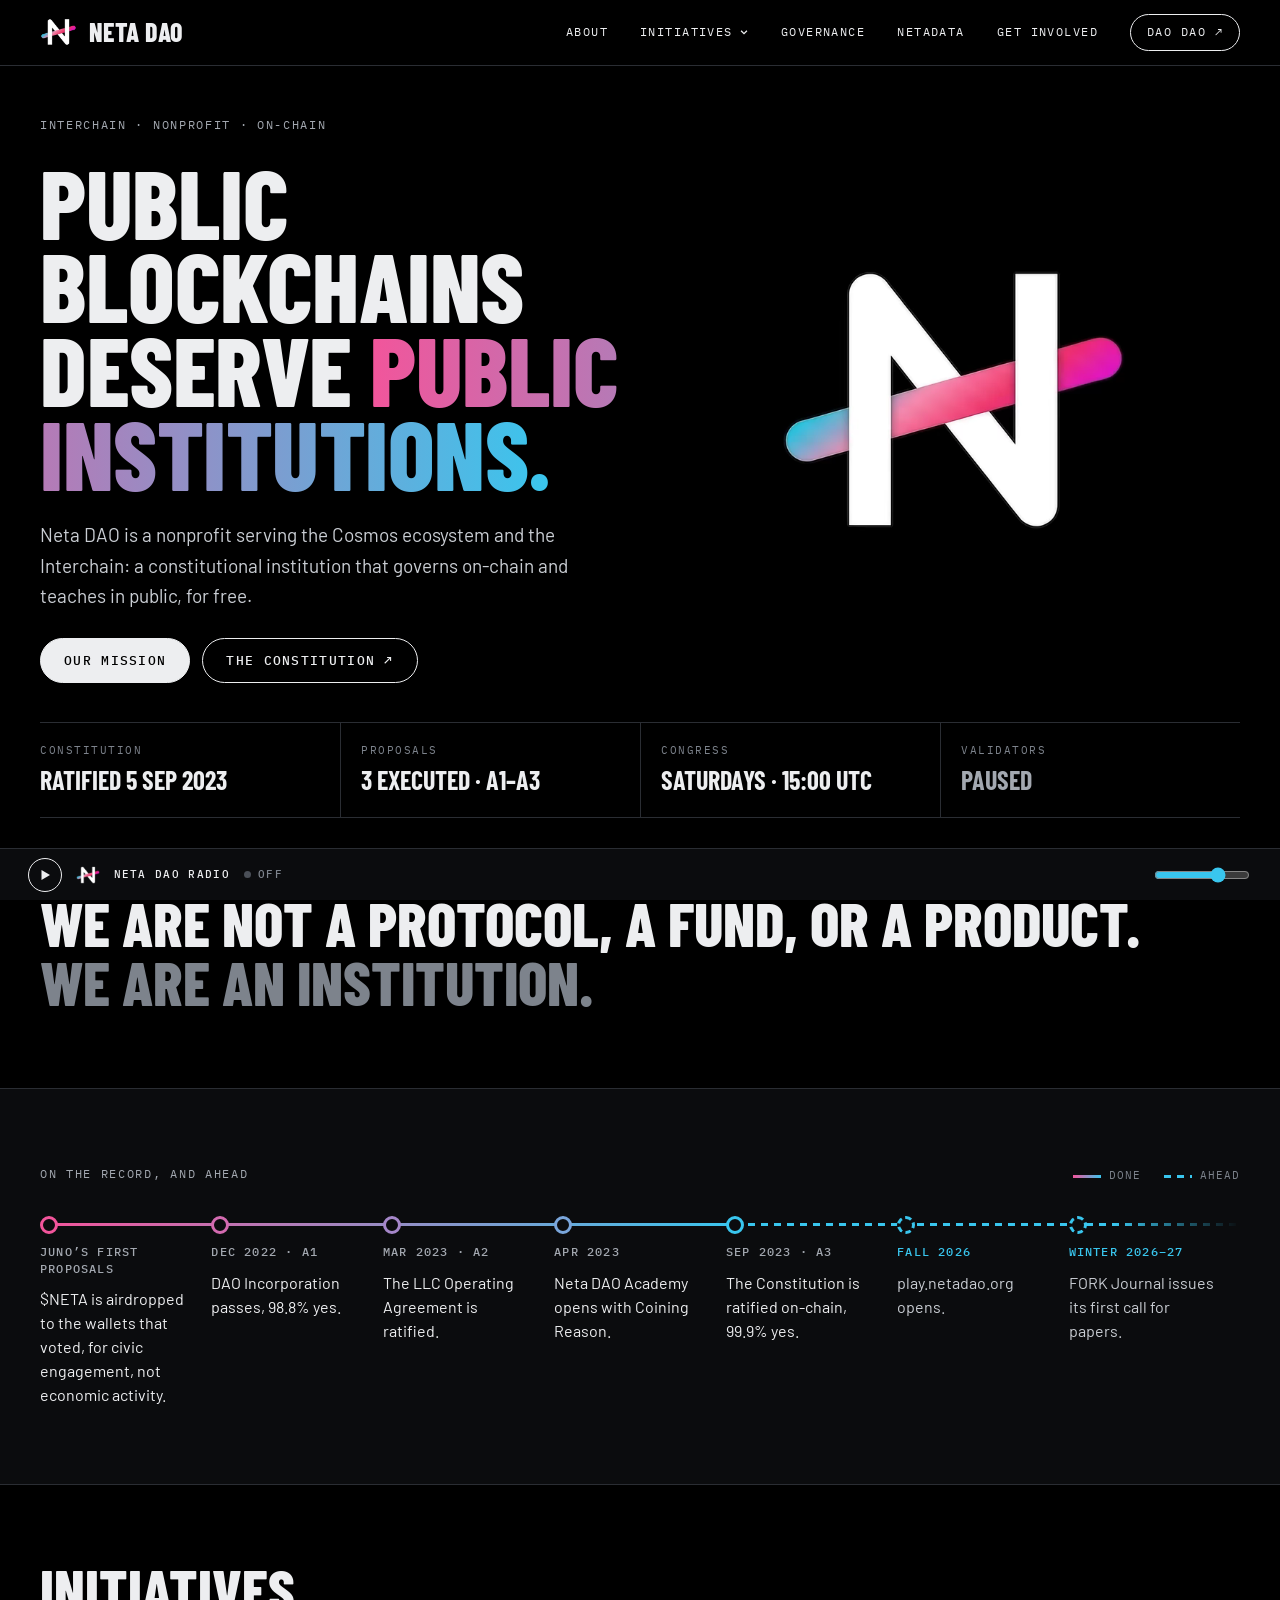
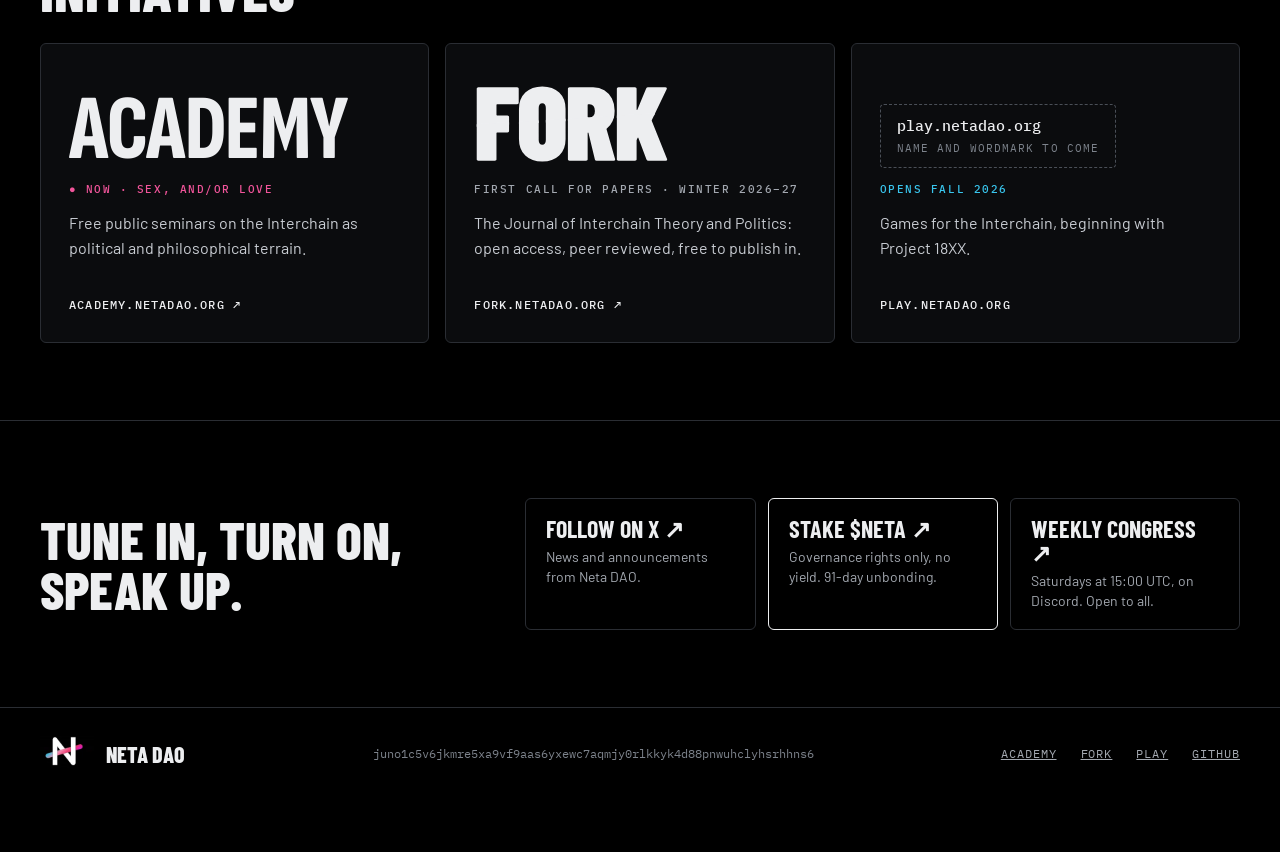
==== index.html @ 5697190b "Initiatives menu in the header; the radio bar drops its track line The header gains Initiatives, a s" ====
<!DOCTYPE html>
<html lang="en">
<head>
  <meta charset="UTF-8" />
  <meta name="viewport" content="width=device-width, initial-scale=1.0" />
  <title>Neta DAO — A Public Institution for the Interchain</title>
  <meta name="description" content="Public blockchains deserve public institutions. Neta DAO is a nonprofit serving the Cosmos ecosystem and the Interchain: it governs on-chain and teaches in public, for free." />
  <meta name="theme-color" content="#000000" />
  <link rel="stylesheet" href="css/night.css?v=2" />
  <link rel="preload" as="image" href="images/neta-mark-poster.webp" />
  <script src="/radio/radio.js" defer></script>
</head>
<body>
<a class="ns-skip" href="#main">Skip to content</a>
<header class="ns-header">
  <div class="ns-wrap ns-header__inner">
    <a class="ns-brand" href="/"><img src="images/neta-mark-night.png" alt="" width="251" height="192"><span>Neta DAO</span></a>
    <nav class="ns-nav" aria-label="Main"><a href="about.html">About</a><div class="ns-menu" data-ns-menu><button class="ns-menu__toggle" type="button" aria-expanded="false" aria-controls="ns-initiatives">Initiatives<svg viewBox="0 0 12 12" aria-hidden="true"><path d="M2.5 4.5 6 8l3.5-3.5"/></svg></button><ul class="ns-menu__list" id="ns-initiatives"><li><a href="https://academy.netadao.org"><b>Academy</b><span>Free public seminars</span></a></li><li><a href="https://fork.netadao.org"><b>Fork</b><span>The journal</span></a></li><li><span class="ns-menu__soon" aria-disabled="true"><b>Play</b><span>Opens Fall 2026</span></span></li></ul></div><a href="governance.html">Governance</a><a href="netadata.html">NetaDATA</a><a href="getinvolved.html">Get involved</a><a class="ns-pill" href="https://daodao.zone/dao/juno1c5v6jkmre5xa9vf9aas6yxewc7aqmjy0rlkkyk4d88pnwuhclyhsrhhns6" target="_blank" rel="noopener">DAO DAO ↗</a></nav>
  </div>
</header>
<main id="main">
  <section class="ns-wrap ns-hero" aria-labelledby="hero">
    <div class="ns-hero__copy">
      <p class="ns-kicker">Interchain · Nonprofit · On-chain</p>
      <h1 class="ns-h1" id="hero">Public blockchains deserve <span class="ns-grad">public institutions.</span></h1>
      <p class="ns-lede">Neta DAO is a nonprofit serving the Cosmos ecosystem and the Interchain: a constitutional institution that governs on-chain and teaches in public, for free.</p>
      <p class="ns-actions"><a class="ns-btn ns-btn--solid" href="about.html">Our mission</a><a class="ns-btn" href="https://github.com/netadao/organizational-docs" target="_blank" rel="noopener">The Constitution ↗</a></p>
    </div>
    <video class="ns-hero__mark hero-mark" autoplay muted loop playsinline preload="auto" poster="images/neta-mark-poster.webp" width="560" height="560" aria-label="The Neta DAO mark">
      <source src="video/neta-mark-loop.webm" type="video/webm">
      <source src="video/neta-mark-loop.mp4" type="video/mp4">
    </video>
  </section>

  <section class="ns-wrap" aria-label="State of the DAO">
    <dl class="ns-stats">
      <div><dt>Constitution</dt><dd>Ratified 5 Sep 2023</dd></div>
      <div><dt>Proposals</dt><dd>3 executed · A1–A3</dd></div>
      <div><dt>Congress</dt><dd>Saturdays · 15:00 UTC</dd></div>
      <div><dt>Validators</dt><dd class="ns-quiet">Paused</dd></div>
    </dl>
  </section>

  <section class="ns-wrap ns-section" aria-label="What Neta DAO is">
    <p class="ns-statement">We are not a protocol, a fund, or a product. <span class="ns-quiet">We are an institution.</span></p>
  </section>

  <section class="ns-band" aria-labelledby="timeline">
    <div class="ns-wrap ns-section">
      <div class="ns-section-head">
        <h2 class="ns-kicker" id="timeline">On the record, and ahead</h2>
        <p class="ns-legend"><span><i></i>Done</span><span><i class="is-ahead"></i>Ahead</span></p>
      </div>
      <div class="ns-timeline" tabindex="0" aria-label="Timeline">
        <div class="ns-timeline__track">
          <span class="ns-timeline__done" aria-hidden="true"></span>
          <span class="ns-timeline__ahead" aria-hidden="true"></span>
          <ol>
          <li><span class="ns-timeline__dot" style="--dot: #F2559B"></span><span class="ns-timeline__when">Juno’s first proposals</span><span class="ns-timeline__what">$NETA is airdropped to the wallets that voted, for civic engagement, not economic activity.</span></li>
          <li><span class="ns-timeline__dot" style="--dot: #D36BB0"></span><span class="ns-timeline__when">Dec 2022 · A1</span><span class="ns-timeline__what">DAO Incorporation passes, 98.8% yes.</span></li>
          <li><span class="ns-timeline__dot" style="--dot: #A587C9"></span><span class="ns-timeline__when">Mar 2023 · A2</span><span class="ns-timeline__what">The LLC Operating Agreement is ratified.</span></li>
          <li><span class="ns-timeline__dot" style="--dot: #7AA6DB"></span><span class="ns-timeline__when">Apr 2023</span><span class="ns-timeline__what">Neta DAO Academy opens with Coining Reason.</span></li>
          <li><span class="ns-timeline__dot" style="--dot: #39C6EE"></span><span class="ns-timeline__when">Sep 2023 · A3</span><span class="ns-timeline__what">The Constitution is ratified on-chain, 99.9% yes.</span></li>
          <li class="is-ahead"><span class="ns-timeline__dot" style="--dot: #39C6EE"></span><span class="ns-timeline__when">Fall 2026</span><span class="ns-timeline__what">play.netadao.org opens.</span></li>
          <li class="is-ahead"><span class="ns-timeline__dot" style="--dot: #39C6EE"></span><span class="ns-timeline__when">Winter 2026–27</span><span class="ns-timeline__what">FORK Journal issues its first call for papers.</span></li>
          </ol>
        </div>
      </div>
    </div>
  </section>

  <section class="ns-wrap ns-section" aria-labelledby="initiatives">
    <h2 class="ns-h2" id="initiatives" style="margin-bottom: 28px">Initiatives</h2>
    <div class="ns-cards">
      <a class="ns-card" href="https://academy.netadao.org" data-film="images/academy-film.webp">
        <span class="ns-card__mark"><span class="ns-liquid"><span>Academy</span><span class="ns-liquid__film" aria-hidden="true">Academy</span></span></span>
        <span class="ns-card__state ns-card__state--now">● Now · Sex, and/or Love</span>
        <span class="ns-card__body"><span class="ns-visually-hidden">Neta DAO Academy. </span>Free public seminars on the Interchain as political and philosophical terrain.</span>
        <span class="ns-card__foot">academy.netadao.org ↗</span>
      </a>
      <a class="ns-card" href="https://fork.netadao.org">
        <span class="ns-card__mark"><svg class="ns-fork" viewBox="0 25 240 65" aria-hidden="true" focusable="false"><defs><linearGradient id="ns-fork-slash" x1="0" x2="1" y1="0" y2="0"><stop offset="0" stop-color="#C9338A"/><stop offset="1" stop-color="#5B8EF0"/></linearGradient></defs><path class="ns-fork__slash" stroke="url(#ns-fork-slash)" d="M0 58.5 240 43.5"/><path fill="currentColor" d="M111.7 50.02 75.13 52.3V26.46Q75.13 25.87 75.46 25.54Q75.8 25.2 76.39 25.2H95.29Q100.33 25.2 104.23 27.59Q108.14 29.99 110.32 34.23Q112.51 38.47 112.51 43.93Q112.51 47.22 111.7 50.02ZM73.26 52.42 57.47 53.41V41.83Q57.47 40.07 56.72 39.06Q55.96 38.05 54.62 38.05Q53.27 38.05 52.52 39.06Q51.76 40.07 51.76 41.83V53.76L35.97 54.75V42.5Q35.97 34.27 41.05 29.4Q46.13 24.53 54.62 24.53Q63.1 24.53 68.18 29.4Q73.26 34.27 73.26 42.5V52.42ZM34.52 38.72H18.48Q17.98 38.72 17.98 39.23V47.29Q17.98 47.8 18.48 47.8H26.8Q27.38 47.8 27.72 48.13Q28.06 48.47 28.06 49.06V55.25L2.18 56.86V26.46Q2.18 25.87 2.52 25.54Q2.86 25.2 3.44 25.2H34.52Q35.11 25.2 35.45 25.54Q35.78 25.87 35.78 26.46V37.46Q35.78 38.05 35.45 38.39Q35.11 38.72 34.52 38.72ZM143.93 48 114.29 49.86V26.46Q114.29 25.87 114.62 25.54Q114.96 25.2 115.55 25.2H128.82Q129.41 25.2 129.74 25.54Q130.08 25.87 130.08 26.46V43.09Q130.08 43.43 130.29 43.47Q130.5 43.51 130.67 43.18L137.72 26.21Q138.14 25.2 139.24 25.2H153.1Q153.77 25.2 154.1 25.62Q154.44 26.04 154.1 26.71L143.93 48ZM91.42 38.72Q90.92 38.72 90.92 39.23V48.89Q90.92 49.39 91.42 49.39H92.52Q94.36 49.39 95.54 48.01Q96.72 46.62 96.72 44.1Q96.72 41.5 95.58 40.11Q94.45 38.72 92.52 38.72Z"/><path class="ns-fork__bottom" fill="currentColor" d="M120.29 87.74V52.86L150.91 50.94L148.26 56.49Q148.18 56.83 148.26 57.16L160.44 87.57Q160.52 87.82 160.52 88.16Q160.52 89 159.43 89H145.49Q144.4 89 143.98 87.99L137.51 70.77Q137.42 70.35 137.21 70.35Q137 70.35 136.84 70.77L136.16 72.45Q136.08 72.62 136.08 73.12V87.74Q136.08 88.33 135.74 88.66Q135.41 89 134.82 89H121.55Q120.96 89 120.62 88.66Q120.29 88.33 120.29 87.74ZM102.72 87.91 97.59 66.82Q97.42 66.4 97.26 66.4Q96.92 66.4 96.92 66.91V87.74Q96.92 88.33 96.58 88.66Q96.25 89 95.66 89H82.39Q81.8 89 81.46 88.66Q81.13 88.33 81.13 87.74V55.3L97.09 54.31Q97.22 54.39 97.42 54.39H98.52Q99.33 54.39 100.01 54.12L118.17 52.99Q117.77 55.24 116.91 57.21Q115.32 60.86 112.29 63.13Q111.96 63.38 112.04 63.8L118.84 87.57Q118.93 87.74 118.93 87.99Q118.93 89 117.75 89H104.06Q102.97 89 102.72 87.91ZM41.97 71.7V57.75L57.76 56.76V72.37Q57.76 74.13 58.52 75.14Q59.27 76.15 60.62 76.15Q61.96 76.15 62.72 75.14Q63.47 74.13 63.47 72.37V56.41L79.26 55.42V71.7Q79.26 79.93 74.18 84.8Q69.1 89.67 60.62 89.67Q52.13 89.67 47.05 84.8Q41.97 79.93 41.97 71.7ZM34.06 58.25V65.06Q34.06 65.65 33.72 65.98Q33.38 66.32 32.8 66.32H24.48Q23.98 66.32 23.98 66.82V87.74Q23.98 88.33 23.64 88.66Q23.3 89 22.72 89H9.44Q8.86 89 8.52 88.66Q8.18 88.33 8.18 87.74V59.86L34.06 58.25Z"/></svg></span>
        <span class="ns-card__state">First call for papers · <span class="ns-nowrap">Winter 2026–27</span></span>
        <span class="ns-card__body"><span class="ns-visually-hidden">Fork. </span>The Journal of Interchain Theory and Politics: open access, peer reviewed, free to publish in.</span>
        <span class="ns-card__foot">fork.netadao.org ↗</span>
      </a>
      <div class="ns-card">
        <span class="ns-card__mark"><span class="ns-tbd"><b>play.netadao.org</b><span>Name and wordmark to come</span></span></span>
        <span class="ns-card__state ns-card__state--ahead">Opens Fall 2026</span>
        <span class="ns-card__body"><span class="ns-visually-hidden">play.netadao.org. </span>Games for the Interchain, beginning with Project 18XX.</span>
        <span class="ns-card__foot">play.netadao.org</span>
      </div>
    </div>
  </section>

  <section class="ns-section--rule" aria-labelledby="join">
    <div class="ns-wrap ns-section ns-join">
      <h2 id="join">Tune in, turn on, speak up.</h2>
      <div class="ns-tiles">
        <a class="ns-tile" href="https://x.com/Neta_DAO" target="_blank" rel="noopener"><b>Follow on X ↗</b><span>News and announcements from Neta DAO.</span></a>
        <a class="ns-tile ns-tile--key" href="https://daodao.zone/dao/juno1c5v6jkmre5xa9vf9aas6yxewc7aqmjy0rlkkyk4d88pnwuhclyhsrhhns6" target="_blank" rel="noopener"><b>Stake $NETA ↗</b><span>Governance rights only, no yield. 91-day unbonding.</span></a>
        <a class="ns-tile" href="https://discord.com/invite/gvjC86WXC2" target="_blank" rel="noopener"><b>Weekly Congress ↗</b><span>Saturdays at 15:00 UTC, on Discord. Open to all.</span></a>
      </div>
    </div>
  </section>
</main>
<footer class="ns-footer">
  <div class="ns-wrap ns-footer__inner">
    <a class="ns-footer__brand" href="/"><img src="images/neta-mark-loop-small.webp" alt="" width="160" height="106" loading="lazy">Neta DAO</a>
    <span class="ns-footer__addr">juno1c5v6jkmre5xa9vf9aas6yxewc7aqmjy0rlkkyk4d88pnwuhclyhsrhhns6</span>
    <nav aria-label="Footer"><a href="https://academy.netadao.org">Academy</a><a href="https://fork.netadao.org">Fork</a><a href="https://play.netadao.org">Play</a><a href="https://github.com/netadao" target="_blank" rel="noopener">GitHub</a></nav>
  </div>
</footer>
<script src="js/main.js"></script>
</body>
</html>
---- css/night.css ----
/* ============================================================
   NETA DAO — Night signal
   Black ground, hairline rules, condensed caps, mono labels, and one
   signal: the pink-to-cyan of the Neta mark. Shared by every page.
   ============================================================ */

@import url('https://fonts.googleapis.com/css2?family=Barlow+Condensed:wght@700;800&family=Sofia+Sans+Extra+Condensed:wght@800&family=Barlow:ital,wght@0,400;0,500;1,400&family=IBM+Plex+Mono:wght@400;500&display=swap');

:root {
  --ns-bg: #000000;
  --ns-band: #0B0C0E;
  --ns-raised: #14161A;
  --ns-line: #2A2D33;
  --ns-line-strong: #4A4F57;
  --ns-text: #EDEEF0;
  --ns-soft: #C9CDD3;
  --ns-muted: #A3A8B0;
  --ns-dim: #7D838C;
  --ns-pink: #F2559B;
  --ns-cyan: #39C6EE;
  --ns-grad: linear-gradient(90deg, #F2559B 0%, #39C6EE 100%);
  --ns-display: 'Barlow Condensed', 'Arial Narrow', sans-serif;
  --ns-wordmark: 'Sofia Sans Extra Condensed', 'Barlow Condensed', sans-serif;
  --ns-body: 'Barlow', system-ui, sans-serif;
  --ns-mono: 'IBM Plex Mono', ui-monospace, SFMono-Regular, Menlo, monospace;
  --ns-max: 1360px;
  --ns-pad: clamp(16px, 4vw, 40px);

  /* names the NetaDATA and Academy pages' own styles use */
  --bg: var(--ns-bg);
  --bg-panel: var(--ns-band);
  --bg-raised: var(--ns-raised);
  --gutter: var(--ns-line);
  --rule: 1px solid var(--ns-line);
  --text: var(--ns-text);
  --text-muted: var(--ns-muted);
  --text-dim: var(--ns-dim);
  --pink: var(--ns-pink);
  --blue: var(--ns-cyan);
  --gradient: var(--ns-grad);
  --font-display: var(--ns-display);
  --font-body: var(--ns-body);
  --font-mono: var(--ns-mono);
  --paper: var(--ns-text);
  --paper-dim: var(--ns-soft);
}

*, *::before, *::after { box-sizing: border-box; }
html { scroll-behavior: smooth; -webkit-text-size-adjust: 100%; }
body { margin: 0; background: var(--ns-bg); color: var(--ns-text); font: 400 16px/1.6 var(--ns-body); -webkit-font-smoothing: antialiased; }
img, video, svg { max-width: 100%; }
a { color: var(--ns-text); }
a:hover { color: var(--ns-cyan); }
:focus-visible { outline: 2px solid var(--ns-cyan); outline-offset: 3px; }
h1, h2, h3, h4, p, dl, dd, ol, ul, figure { margin: 0; }
@media (prefers-reduced-motion: reduce) { html { scroll-behavior: auto; } }

.ns-wrap { max-width: var(--ns-max); margin: 0 auto; padding-inline: var(--ns-pad); }
.ns-visually-hidden { position: absolute; width: 1px; height: 1px; overflow: hidden; clip: rect(0 0 0 0); white-space: nowrap; }
.ns-skip { position: absolute; left: 12px; top: -60px; z-index: 300; padding: 10px 16px; background: var(--ns-text); color: #000; font: 500 12px/1.2 var(--ns-mono); letter-spacing: .1em; text-transform: uppercase; text-decoration: none; }
.ns-skip:focus { top: 12px; color: #000; }

/* ── Header ─────────────────────────────────────────────── */
.ns-header { border-bottom: 1px solid var(--ns-line); }
.ns-header__inner { display: flex; flex-wrap: wrap; align-items: center; justify-content: space-between; gap: 12px 32px; padding-block: 14px; }
.ns-brand { display: flex; align-items: center; gap: 12px; text-decoration: none; }
.ns-brand img { display: block; width: auto; height: 28px; }
.ns-brand span { font: 800 26px/1 var(--ns-display); letter-spacing: .02em; text-transform: uppercase; color: var(--ns-text); }
.ns-nav { display: flex; flex-wrap: wrap; align-items: center; gap: 8px 32px; font: 400 12px/1.4 var(--ns-mono); letter-spacing: .12em; text-transform: uppercase; }
.ns-nav a { text-decoration: none; padding-block: 6px; }
.ns-nav a[aria-current="page"] { color: var(--ns-text); box-shadow: inset 0 -1px 0 var(--ns-text); }
.ns-nav .ns-pill { padding: 9px 16px; border: 1px solid var(--ns-text); border-radius: 999px; }
.ns-nav .ns-pill:hover { background: var(--ns-text); color: #000; }
/* Initiatives: a small menu of the family's sites. It opens on hover with a pointer, or with its button; Escape,
   a click elsewhere or moving focus away closes it (main.js). Play is listed, not linked, until it opens. */
.ns-menu { position: relative; }
.ns-menu__toggle { display: inline-flex; align-items: center; gap: 6px; padding: 6px 0; border: 0; background: none; color: var(--ns-text);
  font: inherit; letter-spacing: inherit; text-transform: inherit; cursor: pointer; }
.ns-menu__toggle:hover { color: var(--ns-cyan); }
.ns-menu__toggle svg { width: 10px; height: 10px; fill: none; stroke: currentColor; stroke-width: 1.5; transition: transform .12s ease; }
.ns-menu[data-open] .ns-menu__toggle svg { transform: rotate(180deg); }
.ns-menu__list { display: none; position: absolute; top: calc(100% + 10px); left: -16px; z-index: 50; min-width: 300px; margin: 0; padding: 8px 0;
  list-style: none; background: var(--ns-band); border: 1px solid var(--ns-line); border-radius: 6px; }
.ns-menu__list::before { content: ""; position: absolute; left: 0; right: 0; bottom: 100%; height: 11px; }
.ns-menu[data-open] .ns-menu__list { display: block; }
@media (hover: hover) { .ns-menu:hover .ns-menu__list { display: block; } }
.ns-menu__list a, .ns-menu__soon { display: flex; align-items: baseline; justify-content: space-between; gap: 24px; padding: 10px 16px; text-decoration: none; }
.ns-menu__list a:hover { background: var(--ns-raised); color: var(--ns-text); }
.ns-menu__list b { font: 700 22px/1 var(--ns-display); letter-spacing: .02em; }
.ns-menu__list span span, .ns-menu__list a span { font: 400 11px/1.4 var(--ns-mono); letter-spacing: .12em; color: var(--ns-muted); white-space: nowrap; }
.ns-menu__soon { cursor: default; color: var(--ns-dim); }
.ns-menu__soon span { color: var(--ns-cyan) !important; }

/* ── Type ───────────────────────────────────────────────── */
.ns-kicker { font: 400 12px/1.4 var(--ns-mono); letter-spacing: .14em; text-transform: uppercase; color: var(--ns-muted); }
.ns-h1 { font: 800 clamp(60px, 7.6vw, 120px)/.86 var(--ns-display); text-transform: uppercase; letter-spacing: -.005em; }
.ns-h1--page { font-size: clamp(56px, 7vw, 104px); }
.ns-h2 { font: 800 clamp(44px, 4.6vw, 64px)/.9 var(--ns-display); text-transform: uppercase; }
.ns-h3 { font: 700 26px/1.05 var(--ns-display); text-transform: uppercase; }
.ns-grad { background: var(--ns-grad); -webkit-background-clip: text; background-clip: text; color: transparent; }
.ns-quiet { color: var(--ns-dim); }
.ns-lede { max-width: 560px; font-size: 19px; line-height: 1.6; color: var(--ns-soft); }
.ns-prose { display: flex; flex-direction: column; gap: 1em; max-width: 640px; font-size: 17px; line-height: 1.65; color: var(--ns-soft); }
.ns-prose strong { color: var(--ns-text); font-weight: 500; }
.ns-mono { font: 400 12px/1.6 var(--ns-mono); color: var(--ns-dim); word-break: break-all; }
.ns-label { font: 400 11px/1.4 var(--ns-mono); letter-spacing: .14em; text-transform: uppercase; color: var(--ns-dim); }

/* ── Buttons and links ──────────────────────────────────── */
.ns-actions { display: flex; flex-wrap: wrap; gap: 12px; }
.ns-btn { display: inline-flex; align-items: center; gap: 8px; padding: 14px 23px; border: 1px solid var(--ns-text); border-radius: 999px; background: transparent; color: var(--ns-text); text-decoration: none; font: 500 13px/1.2 var(--ns-mono); letter-spacing: .1em; text-transform: uppercase; cursor: pointer; }
.ns-btn:hover { background: var(--ns-raised); color: var(--ns-text); }
.ns-btn--solid { background: var(--ns-text); color: #000; }
.ns-btn--solid:hover { background: var(--ns-cyan); border-color: var(--ns-cyan); color: #000; }
.ns-btn--sm { padding: 10px 16px; font-size: 12px; }
.ns-link { font: 500 12px/1.4 var(--ns-mono); letter-spacing: .1em; text-transform: uppercase; text-decoration: none; }
.ns-link:hover { color: var(--ns-cyan); }

/* ── Sections ───────────────────────────────────────────── */
.ns-section { padding-block: clamp(48px, 6vw, 88px); }
.ns-section--rule { border-top: 1px solid var(--ns-line); }
.ns-band { background: var(--ns-band); border-top: 1px solid var(--ns-line); border-bottom: 1px solid var(--ns-line); }
.ns-band + .ns-section--rule, .ns-band + .ns-band { border-top: 0; }
.ns-section-head { display: flex; flex-wrap: wrap; align-items: baseline; justify-content: space-between; gap: 10px 32px; margin-bottom: 32px; }
.ns-section-head .ns-lede { margin-top: 18px; }
.ns-split { display: grid; grid-template-columns: minmax(0, 5fr) minmax(0, 7fr); gap: 32px 64px; align-items: start; }
.ns-split > :first-child { display: flex; flex-direction: column; gap: 20px; }
@media (max-width: 899px) { .ns-split { grid-template-columns: 1fr; } }

/* page head of an inner page */
.ns-pagehead { padding-block: clamp(40px, 5vw, 72px) clamp(32px, 4vw, 56px); display: flex; flex-wrap: wrap; align-items: flex-end; justify-content: space-between; gap: 24px 48px; }
.ns-pagehead__copy { flex: 999 1 560px; display: flex; flex-direction: column; gap: 24px; }
.ns-pagehead__aside { flex: 1 1 280px; max-width: 420px; }

/* ── Home: hero ─────────────────────────────────────────── */
.ns-hero { display: flex; flex-wrap: wrap; align-items: center; gap: 24px 48px; padding-block: clamp(32px, 4vw, 56px) clamp(24px, 3vw, 40px); }
.ns-hero__copy { flex: 999 1 560px; display: flex; flex-direction: column; gap: 26px; }
.ns-hero__mark { flex: 1 1 360px; display: block; width: 100%; max-width: 520px; aspect-ratio: 1; height: auto; margin: 0 auto; object-fit: contain; mix-blend-mode: screen; }

/* state of the DAO: label over value, on hairlines */
.ns-stats { display: grid; grid-template-columns: repeat(4, minmax(0, 1fr)); border-top: 1px solid var(--ns-line); border-bottom: 1px solid var(--ns-line); }
.ns-stats > div { padding: 20px 20px 22px; border-left: 1px solid var(--ns-line); }
.ns-stats > div:first-child { padding-left: 0; border-left: 0; }
.ns-stats > div:last-child { padding-right: 0; }
.ns-stats dt { font: 400 11px/1.4 var(--ns-mono); letter-spacing: .14em; text-transform: uppercase; color: var(--ns-dim); }
.ns-stats dd { margin-top: 8px; font: 700 26px/1.1 var(--ns-display); text-transform: uppercase; }
.ns-stats dd.ns-quiet { color: var(--ns-muted); }
@media (max-width: 899px) {
  .ns-stats { grid-template-columns: 1fr 1fr; }
  .ns-stats > div { padding: 18px 16px 20px; border-left: 0; }
  .ns-stats > div:nth-child(odd) { padding-left: 0; }
  .ns-stats > div:nth-child(even) { padding-right: 0; border-left: 1px solid var(--ns-line); }
  .ns-stats > div:nth-child(n+3) { border-top: 1px solid var(--ns-line); }
}
@media (max-width: 599px) {   /* one fact to a row: the label on the left, the value on the right */
  .ns-stats { grid-template-columns: 1fr; }
  .ns-stats > div, .ns-stats > div:nth-child(odd), .ns-stats > div:nth-child(even) { display: flex; align-items: baseline; justify-content: space-between; gap: 16px; padding: 14px 0; border-left: 0; }
  .ns-stats > div + div { border-top: 1px solid var(--ns-line); }
  .ns-stats dd { margin: 0; font-size: 22px; text-align: right; }
}
.ns-nowrap { white-space: nowrap; }

.ns-statement { max-width: 1100px; font: 800 clamp(40px, 4.8vw, 76px)/.95 var(--ns-display); text-transform: uppercase; }

/* ── Home: on the record, and ahead ─────────────────────── */
.ns-legend { display: flex; flex-wrap: wrap; align-items: center; gap: 8px 22px; font: 400 11px/1.4 var(--ns-mono); letter-spacing: .1em; text-transform: uppercase; color: var(--ns-dim); }
.ns-legend span { display: flex; align-items: center; gap: 8px; }
.ns-legend i { display: block; width: 28px; height: 3px; background: var(--ns-grad); }
.ns-legend i.is-ahead { background: repeating-linear-gradient(90deg, var(--ns-cyan) 0 7px, transparent 7px 13px); }
.ns-timeline { overflow-x: auto; scrollbar-width: thin; }
.ns-timeline__track { position: relative; min-width: 1040px; }
.ns-timeline__done, .ns-timeline__ahead { position: absolute; top: 7.5px; height: 3px; }
.ns-timeline__done { left: 9px; width: calc(400% / 7); background: var(--ns-grad); }
.ns-timeline__ahead { left: calc(400% / 7 + 9px); right: 0; background: repeating-linear-gradient(90deg, var(--ns-cyan) 0 7px, transparent 7px 13px);
  -webkit-mask-image: linear-gradient(90deg, #000 75%, transparent); mask-image: linear-gradient(90deg, #000 75%, transparent); }
.ns-timeline ol { position: relative; padding: 0; list-style: none; display: grid; grid-template-columns: repeat(7, minmax(0, 1fr)); }
.ns-timeline li { display: flex; flex-direction: column; gap: 10px; padding-right: 22px; }
.ns-timeline__dot { position: relative; z-index: 1; display: block; width: 18px; height: 18px; border-radius: 50%; background: var(--ns-band); border: 3px solid var(--dot, var(--ns-pink)); }
.ns-timeline li.is-ahead .ns-timeline__dot { border-style: dashed; }
.ns-timeline__when { font: 500 12px/1.4 var(--ns-mono); letter-spacing: .1em; text-transform: uppercase; color: var(--ns-muted); }
.ns-timeline li.is-ahead .ns-timeline__when { color: var(--ns-cyan); }
.ns-timeline__what { font-size: 16px; line-height: 1.5; }
.ns-timeline li.is-ahead .ns-timeline__what { color: var(--ns-soft); }

/* ── Home: initiatives ──────────────────────────────────── */
.ns-cards { display: grid; grid-template-columns: repeat(auto-fit, minmax(min(100%, 300px), 1fr)); gap: 16px; }
.ns-card { position: relative; display: flex; flex-direction: column; gap: 14px; min-height: 300px; padding: 28px; border: 1px solid var(--ns-line); border-radius: 6px; background: var(--ns-band); color: var(--ns-text); text-decoration: none; transition: border-color .2s ease; }
a.ns-card:hover { color: var(--ns-text); border-color: var(--ns-line-strong); }
.ns-card__mark { display: flex; align-items: flex-end; min-height: 96px; }
.ns-card__state { font: 500 11px/1.4 var(--ns-mono); letter-spacing: .14em; text-transform: uppercase; color: var(--ns-muted); }
.ns-card__state--now { color: var(--ns-pink); }
.ns-card__state--ahead { color: var(--ns-cyan); }
.ns-card__body { font-size: 16px; line-height: 1.55; color: var(--ns-soft); }
.ns-card__foot { margin-top: auto; font: 500 12px/1.4 var(--ns-mono); letter-spacing: .1em; text-transform: uppercase; }
/* the Academy's word, filled with its pigment film on hover (the film loads on first hover) */
.ns-liquid { position: relative; display: inline-block; font: 800 92px/.8 var(--ns-wordmark); text-transform: uppercase; letter-spacing: -.005em; }
.ns-liquid__film { position: absolute; inset: 0; background-position: center; background-size: cover; -webkit-background-clip: text; background-clip: text; color: transparent; opacity: 0; transition: opacity .35s ease; }
.ns-card:hover .ns-liquid__film, .ns-card:focus-visible .ns-liquid__film { opacity: 1; }
/* Fork: whole at rest; on hover the bottom half drops and the slash is drawn between */
.ns-fork { display: block; width: 300px; max-width: 100%; height: auto; overflow: visible; color: var(--ns-text); }
.ns-fork__bottom { transform: translate(-6px, -5px); transition: transform .3s cubic-bezier(.4, 0, .2, 1); }
.ns-fork__slash { fill: none; stroke-width: 5; stroke-opacity: .9; stroke-dasharray: 241 241; stroke-dashoffset: 241; opacity: 0; transition: opacity .2s ease-out, stroke-dashoffset 0s linear .2s; }
.ns-card:hover .ns-fork__bottom, .ns-card:focus-visible .ns-fork__bottom { transform: none; transition: transform .46s cubic-bezier(.3, 1.4, .5, 1) 70ms; }
.ns-card:hover .ns-fork__slash, .ns-card:focus-visible .ns-fork__slash { opacity: 1; stroke-dashoffset: 0; transition: stroke-dashoffset .34s cubic-bezier(.2, .6, .25, 1), opacity 0s; }
.ns-tbd { display: flex; flex-direction: column; gap: 6px; padding: 12px 16px; border: 1px dashed var(--ns-line-strong); border-radius: 4px; }
.ns-tbd b { font: 500 15px/1.2 var(--ns-mono); }
.ns-tbd span { font: 400 11px/1.3 var(--ns-mono); letter-spacing: .1em; text-transform: uppercase; color: var(--ns-dim); }
@media (prefers-reduced-motion: reduce) { .ns-liquid__film, .ns-fork__bottom, .ns-fork__slash { transition: none; } .ns-liquid__film { display: none; } }

/* ── Home: join ─────────────────────────────────────────── */
.ns-join { display: flex; flex-wrap: wrap; align-items: center; justify-content: space-between; gap: 24px 48px; }
.ns-join h2 { flex: 1 1 360px; font: 800 clamp(40px, 4.2vw, 60px)/.92 var(--ns-display); text-transform: uppercase; }
.ns-tiles { flex: 2 1 560px; display: grid; grid-template-columns: repeat(auto-fit, minmax(min(100%, 180px), 1fr)); gap: 12px; }
.ns-tile { display: flex; flex-direction: column; gap: 6px; padding: 18px 20px; border: 1px solid var(--ns-line); border-radius: 6px; text-decoration: none; }
.ns-tile:hover { border-color: var(--ns-line-strong); color: var(--ns-text); background: var(--ns-band); }
.ns-tile--key { border-color: var(--ns-text); }
.ns-tile b { font: 700 24px/1 var(--ns-display); text-transform: uppercase; }
.ns-tile span { font-size: 14px; line-height: 1.45; color: var(--ns-muted); }

/* ── Inner pages: blocks ────────────────────────────────── */
/* label and text on hairlines (Constitution provisions, parameters, validator details) */
.ns-facts { border-top: 1px solid var(--ns-line); }
.ns-facts > div { display: flex; flex-direction: column; gap: 6px; padding: 16px 0; border-bottom: 1px solid var(--ns-line); }
.ns-facts dt, .ns-facts .ns-facts__label { font: 400 11px/1.4 var(--ns-mono); letter-spacing: .14em; text-transform: uppercase; color: var(--ns-dim); }
.ns-facts dd, .ns-facts p { font-size: 15px; line-height: 1.6; color: var(--ns-soft); }
.ns-facts dd strong { color: var(--ns-text); font-weight: 500; }
.ns-facts--pairs > div { flex-direction: row; align-items: baseline; justify-content: space-between; gap: 16px; padding: 12px 0; }
.ns-facts--pairs dd { font: 500 13px/1.4 var(--ns-mono); color: var(--ns-text); }
/* cards on the inner pages: the same panel as the homepage's initiatives, without the height */
.ns-panels { display: grid; grid-template-columns: repeat(auto-fit, minmax(min(100%, 280px), 1fr)); gap: 16px; }
.ns-panels--two { grid-template-columns: repeat(auto-fit, minmax(min(100%, 420px), 1fr)); }
.ns-panel { display: flex; flex-direction: column; gap: 12px; padding: 24px 26px 26px; border: 1px solid var(--ns-line); border-radius: 6px; background: var(--ns-band); }
.ns-panel__tag { font: 400 11px/1.4 var(--ns-mono); letter-spacing: .14em; text-transform: uppercase; color: var(--ns-dim); }
.ns-panel h3 { font: 800 34px/.92 var(--ns-display); text-transform: uppercase; }
.ns-panel p { font-size: 15px; line-height: 1.6; color: var(--ns-soft); }
.ns-panel .ns-mono { margin-top: 2px; }
.ns-panel__foot { margin-top: auto; padding-top: 6px; display: flex; flex-direction: column; align-items: flex-start; gap: 10px; }
.ns-note { padding: 16px 18px; border: 1px solid var(--ns-line); border-radius: 6px; background: var(--ns-bg); }
.ns-note .ns-label { display: block; margin-bottom: 6px; }
.ns-note p { font-size: 14px; color: var(--ns-soft); }
.ns-linklist { display: flex; flex-direction: column; align-items: flex-start; gap: 10px; }
.ns-figure { padding: clamp(24px, 4vw, 48px); border: 1px solid var(--ns-line); border-radius: 6px; background: var(--ns-band); }
.ns-figure svg { display: block; width: 100%; max-width: 680px; height: auto; margin: 0 auto; }
.ns-est { display: flex; flex-direction: column; gap: 6px; padding-left: 24px; border-left: 1px solid var(--ns-line); }
.ns-est b { font: 800 clamp(88px, 10vw, 140px)/.82 var(--ns-display); }

/* ── Footer ─────────────────────────────────────────────── */
.ns-footer { border-top: 1px solid var(--ns-line); }
.ns-footer__inner { display: flex; flex-wrap: wrap; align-items: center; justify-content: space-between; gap: 14px 40px; padding-block: 28px; font: 400 12px/1.5 var(--ns-mono); color: var(--ns-dim); }
.ns-footer__brand { display: flex; align-items: center; gap: 12px; color: var(--ns-text); font: 800 22px/1 var(--ns-display); text-transform: uppercase; text-decoration: none; }
.ns-footer__brand img { display: block; height: 36px; width: auto; }
.ns-footer__addr { word-break: break-all; }
.ns-footer nav { display: flex; flex-wrap: wrap; gap: 8px 24px; letter-spacing: .08em; text-transform: uppercase; }
.ns-footer nav a { color: var(--ns-muted); }
.ns-footer nav a:hover { color: var(--ns-cyan); }

/* ── Legacy names (the NetaDATA and Academy pages, live proposals) ── */
.container { max-width: var(--ns-max); margin: 0 auto; padding-inline: var(--ns-pad); }
.grad-text { background: var(--ns-grad); -webkit-background-clip: text; background-clip: text; color: transparent; -webkit-text-fill-color: transparent; }
.section-label { margin: 0 0 12px; font: 400 12px/1.4 var(--ns-mono); letter-spacing: .14em; text-transform: uppercase; color: var(--ns-muted); }
.section-title { margin: 0 0 20px; font: 800 clamp(44px, 4.6vw, 64px)/.9 var(--ns-display); text-transform: uppercase; }
.section-body { max-width: 640px; font-size: 17px; line-height: 1.65; color: var(--ns-soft); }
.btn { display: inline-flex; align-items: center; gap: 8px; padding: 12px 20px; border: 1px solid var(--ns-text); border-radius: 999px; background: transparent; color: var(--ns-text); text-decoration: none; font: 500 12px/1.2 var(--ns-mono); letter-spacing: .1em; text-transform: uppercase; cursor: pointer; }
.btn-primary { background: var(--ns-text); color: #000; }
.btn-primary:hover { background: var(--ns-cyan); border-color: var(--ns-cyan); color: #000; }
.btn-outline:hover { background: var(--ns-raised); color: var(--ns-text); }
.reveal { opacity: 1; transform: none; }
/* live proposals, as main.js writes them */
.proposal-item { display: grid; grid-template-columns: 72px minmax(0, 1fr) auto; gap: 16px; align-items: center; padding: 16px 0; border-bottom: 1px solid var(--ns-line); color: inherit; text-decoration: none; }
.proposal-item:first-child { border-top: 1px solid var(--ns-line); }
.proposal-item:hover { color: inherit; }
.proposal-item:hover .proposal-title { color: var(--ns-cyan); }
.proposal-num { font: 500 13px/1.4 var(--ns-mono); color: var(--ns-muted); }
.proposal-title { font: 800 26px/.95 var(--ns-display); text-transform: uppercase; }
.proposal-meta { margin-top: 6px; font: 400 11px/1.4 var(--ns-mono); letter-spacing: .08em; text-transform: uppercase; color: var(--ns-dim); }
.badge { padding: 5px 10px; border: 1px solid; border-radius: 999px; font: 500 10px/1 var(--ns-mono); letter-spacing: .1em; text-transform: uppercase; white-space: nowrap; }
.badge-passed { color: var(--ns-cyan); }
.badge-executed { color: var(--ns-pink); }
.badge-open { color: var(--ns-text); }
.badge-failed { color: var(--ns-dim); }
.proposals-loading { padding: 32px 0; font: 400 12px/1.6 var(--ns-mono); color: var(--ns-dim); }
.proposals-loading a { color: var(--ns-cyan); }
@media (max-width: 599px) { .proposal-item { grid-template-columns: 52px minmax(0, 1fr); } .proposal-item .badge { grid-column: 2; justify-self: start; } }
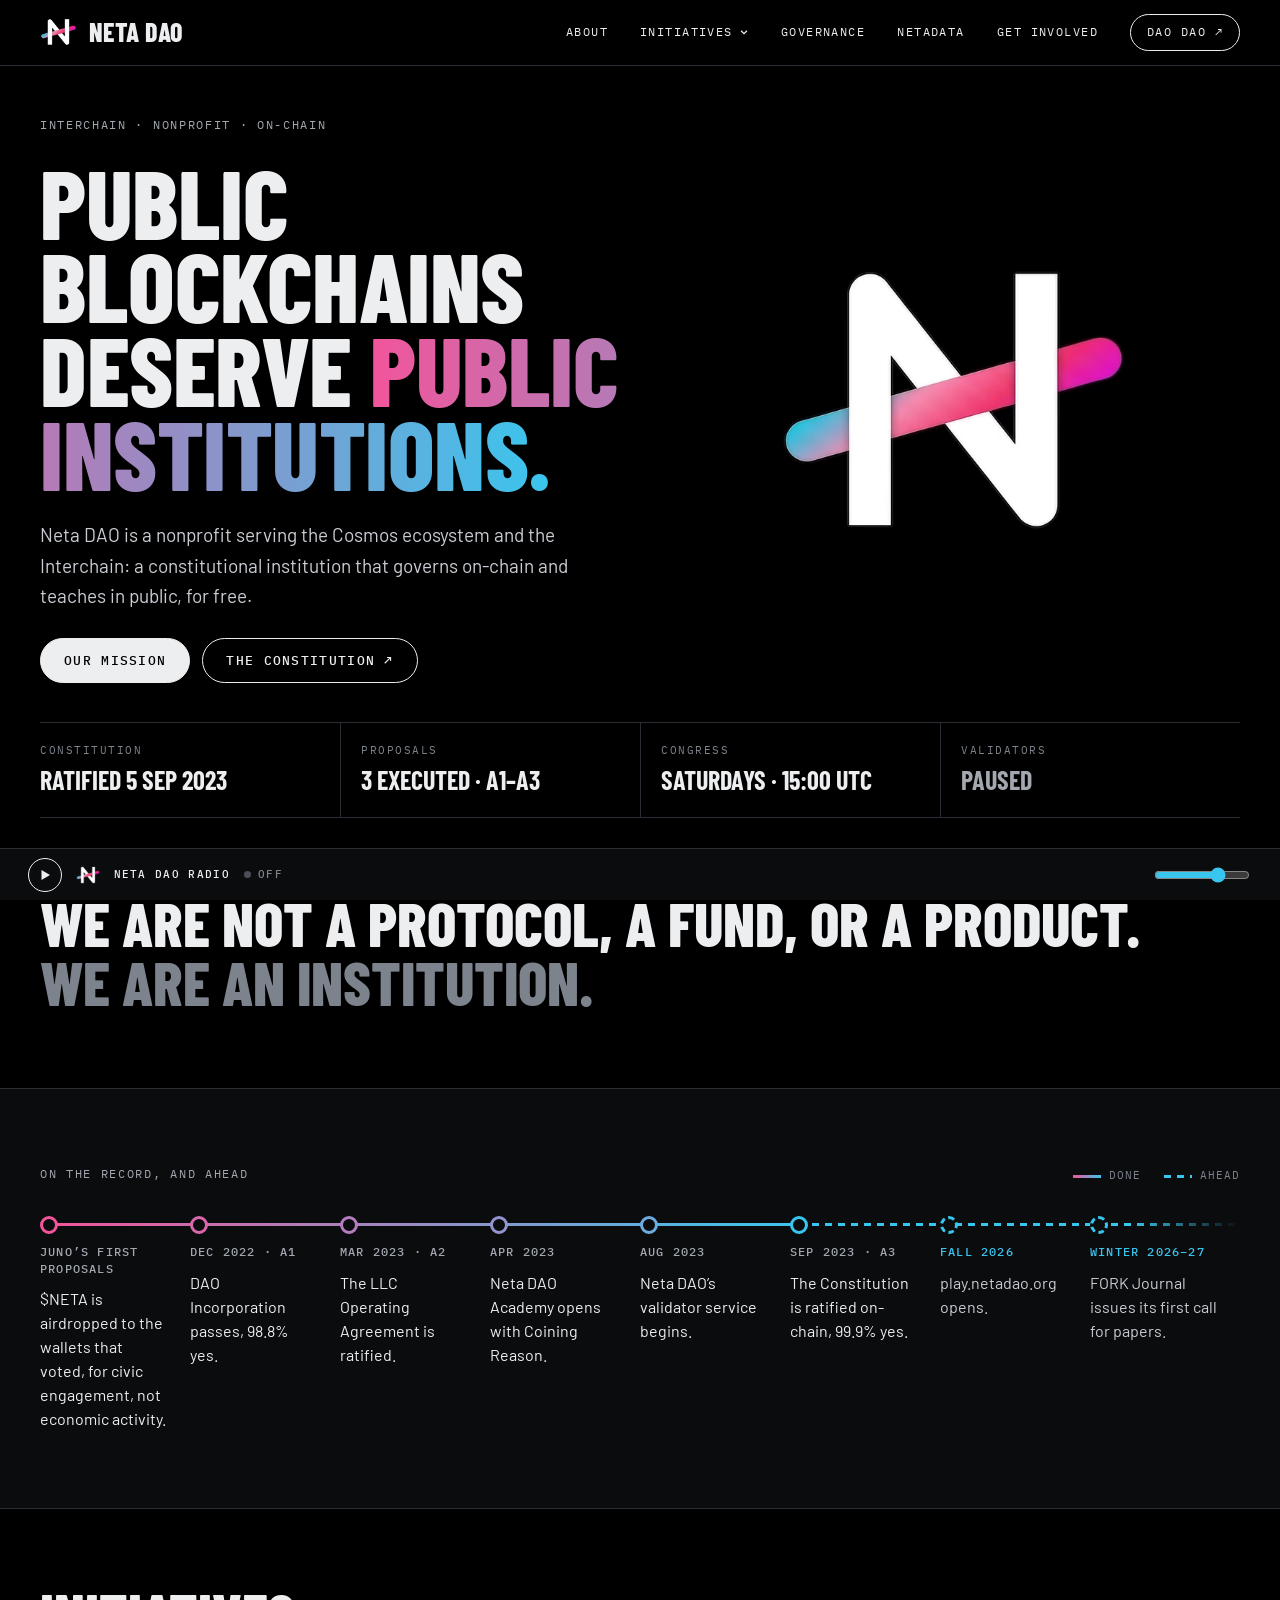
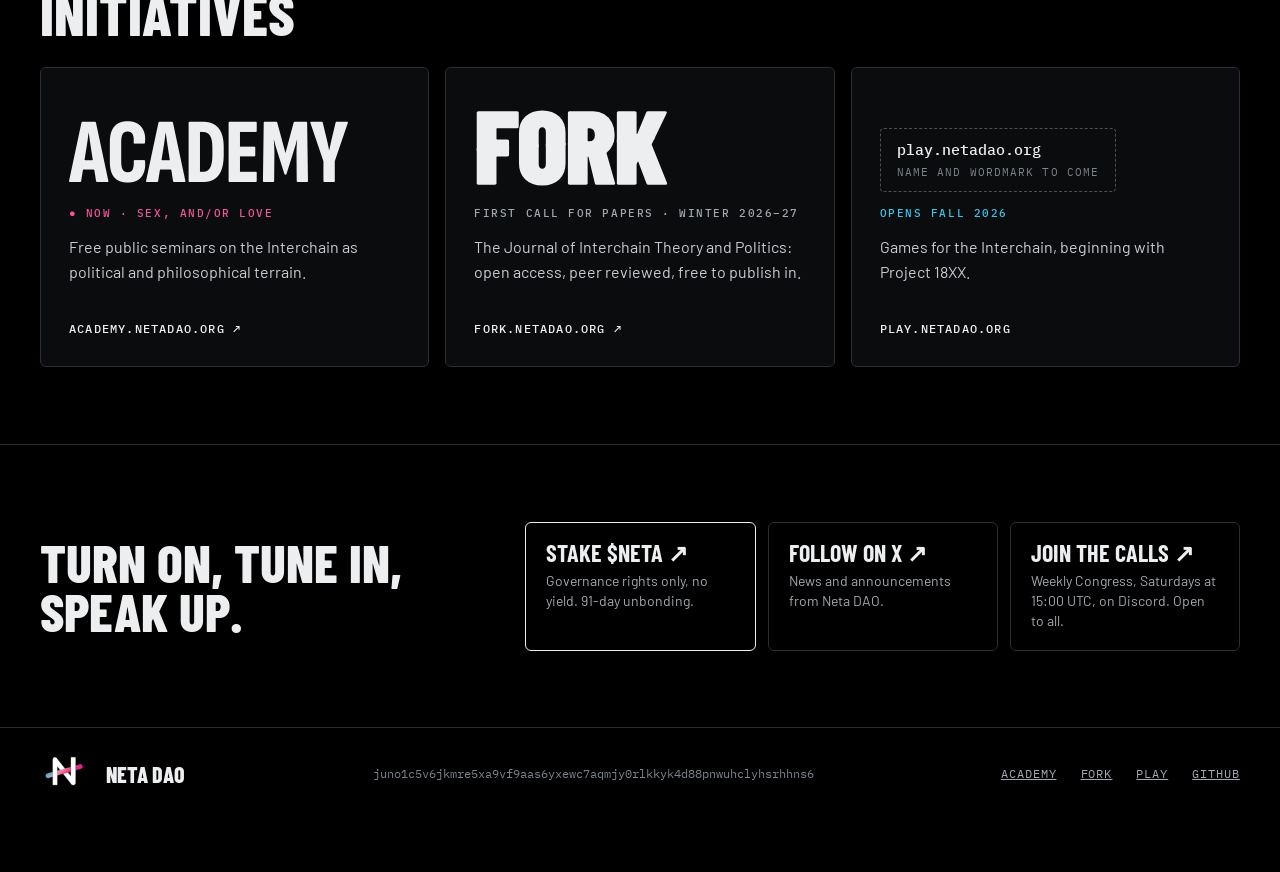
==== commit 52e7324d: "Homepage: "Turn on, tune in, speak up." with Stake, Follow, Join the calls in that order; the valida" ====
--- a/index.html
+++ b/index.html
@@ -6,7 +6,7 @@
   <title>Neta DAO — A Public Institution for the Interchain</title>
   <meta name="description" content="Public blockchains deserve public institutions. Neta DAO is a nonprofit serving the Cosmos ecosystem and the Interchain: it governs on-chain and teaches in public, for free." />
   <meta name="theme-color" content="#000000" />
-  <link rel="stylesheet" href="css/night.css?v=2" />
+  <link rel="stylesheet" href="css/night.css?v=3" />
   <link rel="preload" as="image" href="images/neta-mark-poster.webp" />
   <script src="/radio/radio.js" defer></script>
 </head>
@@ -52,14 +52,15 @@
         <p class="ns-legend"><span><i></i>Done</span><span><i class="is-ahead"></i>Ahead</span></p>
       </div>
       <div class="ns-timeline" tabindex="0" aria-label="Timeline">
-        <div class="ns-timeline__track">
+        <div class="ns-timeline__track" style="--steps: 8; --done: 6">
           <span class="ns-timeline__done" aria-hidden="true"></span>
           <span class="ns-timeline__ahead" aria-hidden="true"></span>
           <ol>
           <li><span class="ns-timeline__dot" style="--dot: #F2559B"></span><span class="ns-timeline__when">Juno’s first proposals</span><span class="ns-timeline__what">$NETA is airdropped to the wallets that voted, for civic engagement, not economic activity.</span></li>
-          <li><span class="ns-timeline__dot" style="--dot: #D36BB0"></span><span class="ns-timeline__when">Dec 2022 · A1</span><span class="ns-timeline__what">DAO Incorporation passes, 98.8% yes.</span></li>
-          <li><span class="ns-timeline__dot" style="--dot: #A587C9"></span><span class="ns-timeline__when">Mar 2023 · A2</span><span class="ns-timeline__what">The LLC Operating Agreement is ratified.</span></li>
-          <li><span class="ns-timeline__dot" style="--dot: #7AA6DB"></span><span class="ns-timeline__when">Apr 2023</span><span class="ns-timeline__what">Neta DAO Academy opens with Coining Reason.</span></li>
+          <li><span class="ns-timeline__dot" style="--dot: #D967AC"></span><span class="ns-timeline__when">Dec 2022 · A1</span><span class="ns-timeline__what">DAO Incorporation passes, 98.8% yes.</span></li>
+          <li><span class="ns-timeline__dot" style="--dot: #B77CBF"></span><span class="ns-timeline__when">Mar 2023 · A2</span><span class="ns-timeline__what">The LLC Operating Agreement is ratified.</span></li>
+          <li><span class="ns-timeline__dot" style="--dot: #9493D0"></span><span class="ns-timeline__when">Apr 2023</span><span class="ns-timeline__what">Neta DAO Academy opens with Coining Reason.</span></li>
+          <li><span class="ns-timeline__dot" style="--dot: #6DACDF"></span><span class="ns-timeline__when">Aug 2023</span><span class="ns-timeline__what">Neta DAO’s validator service begins.</span></li>
           <li><span class="ns-timeline__dot" style="--dot: #39C6EE"></span><span class="ns-timeline__when">Sep 2023 · A3</span><span class="ns-timeline__what">The Constitution is ratified on-chain, 99.9% yes.</span></li>
           <li class="is-ahead"><span class="ns-timeline__dot" style="--dot: #39C6EE"></span><span class="ns-timeline__when">Fall 2026</span><span class="ns-timeline__what">play.netadao.org opens.</span></li>
           <li class="is-ahead"><span class="ns-timeline__dot" style="--dot: #39C6EE"></span><span class="ns-timeline__when">Winter 2026–27</span><span class="ns-timeline__what">FORK Journal issues its first call for papers.</span></li>
@@ -95,11 +96,11 @@
 
   <section class="ns-section--rule" aria-labelledby="join">
     <div class="ns-wrap ns-section ns-join">
-      <h2 id="join">Tune in, turn on, speak up.</h2>
+      <h2 id="join">Turn on, tune in, speak up.</h2>
       <div class="ns-tiles">
+        <a class="ns-tile ns-tile--key" href="https://daodao.zone/dao/juno1c5v6jkmre5xa9vf9aas6yxewc7aqmjy0rlkkyk4d88pnwuhclyhsrhhns6" target="_blank" rel="noopener"><b>Stake $NETA ↗</b><span>Governance rights only, no yield. 91-day unbonding.</span></a>
         <a class="ns-tile" href="https://x.com/Neta_DAO" target="_blank" rel="noopener"><b>Follow on X ↗</b><span>News and announcements from Neta DAO.</span></a>
-        <a class="ns-tile ns-tile--key" href="https://daodao.zone/dao/juno1c5v6jkmre5xa9vf9aas6yxewc7aqmjy0rlkkyk4d88pnwuhclyhsrhhns6" target="_blank" rel="noopener"><b>Stake $NETA ↗</b><span>Governance rights only, no yield. 91-day unbonding.</span></a>
-        <a class="ns-tile" href="https://discord.com/invite/gvjC86WXC2" target="_blank" rel="noopener"><b>Weekly Congress ↗</b><span>Saturdays at 15:00 UTC, on Discord. Open to all.</span></a>
+        <a class="ns-tile" href="https://discord.com/invite/gvjC86WXC2" target="_blank" rel="noopener"><b>Join the calls ↗</b><span>Weekly Congress, Saturdays at 15:00 UTC, on Discord. Open to all.</span></a>
       </div>
     </div>
   </section>
--- a/css/night.css
+++ b/css/night.css
@@ -167,12 +167,12 @@
 .ns-legend i { display: block; width: 28px; height: 3px; background: var(--ns-grad); }
 .ns-legend i.is-ahead { background: repeating-linear-gradient(90deg, var(--ns-cyan) 0 7px, transparent 7px 13px); }
 .ns-timeline { overflow-x: auto; scrollbar-width: thin; }
-.ns-timeline__track { position: relative; min-width: 1040px; }
+.ns-timeline__track { position: relative; min-width: calc(var(--steps, 7) * 130px); }   /* --steps: how many; --done: how many are done */
 .ns-timeline__done, .ns-timeline__ahead { position: absolute; top: 7.5px; height: 3px; }
-.ns-timeline__done { left: 9px; width: calc(400% / 7); background: var(--ns-grad); }
-.ns-timeline__ahead { left: calc(400% / 7 + 9px); right: 0; background: repeating-linear-gradient(90deg, var(--ns-cyan) 0 7px, transparent 7px 13px);
+.ns-timeline__done { left: 9px; width: calc((var(--done, 5) - 1) * 100% / var(--steps, 7)); background: var(--ns-grad); }
+.ns-timeline__ahead { left: calc((var(--done, 5) - 1) * 100% / var(--steps, 7) + 9px); right: 0; background: repeating-linear-gradient(90deg, var(--ns-cyan) 0 7px, transparent 7px 13px);
   -webkit-mask-image: linear-gradient(90deg, #000 75%, transparent); mask-image: linear-gradient(90deg, #000 75%, transparent); }
-.ns-timeline ol { position: relative; padding: 0; list-style: none; display: grid; grid-template-columns: repeat(7, minmax(0, 1fr)); }
+.ns-timeline ol { position: relative; padding: 0; list-style: none; display: grid; grid-template-columns: repeat(var(--steps, 7), minmax(0, 1fr)); }
 .ns-timeline li { display: flex; flex-direction: column; gap: 10px; padding-right: 22px; }
 .ns-timeline__dot { position: relative; z-index: 1; display: block; width: 18px; height: 18px; border-radius: 50%; background: var(--ns-band); border: 3px solid var(--dot, var(--ns-pink)); }
 .ns-timeline li.is-ahead .ns-timeline__dot { border-style: dashed; }
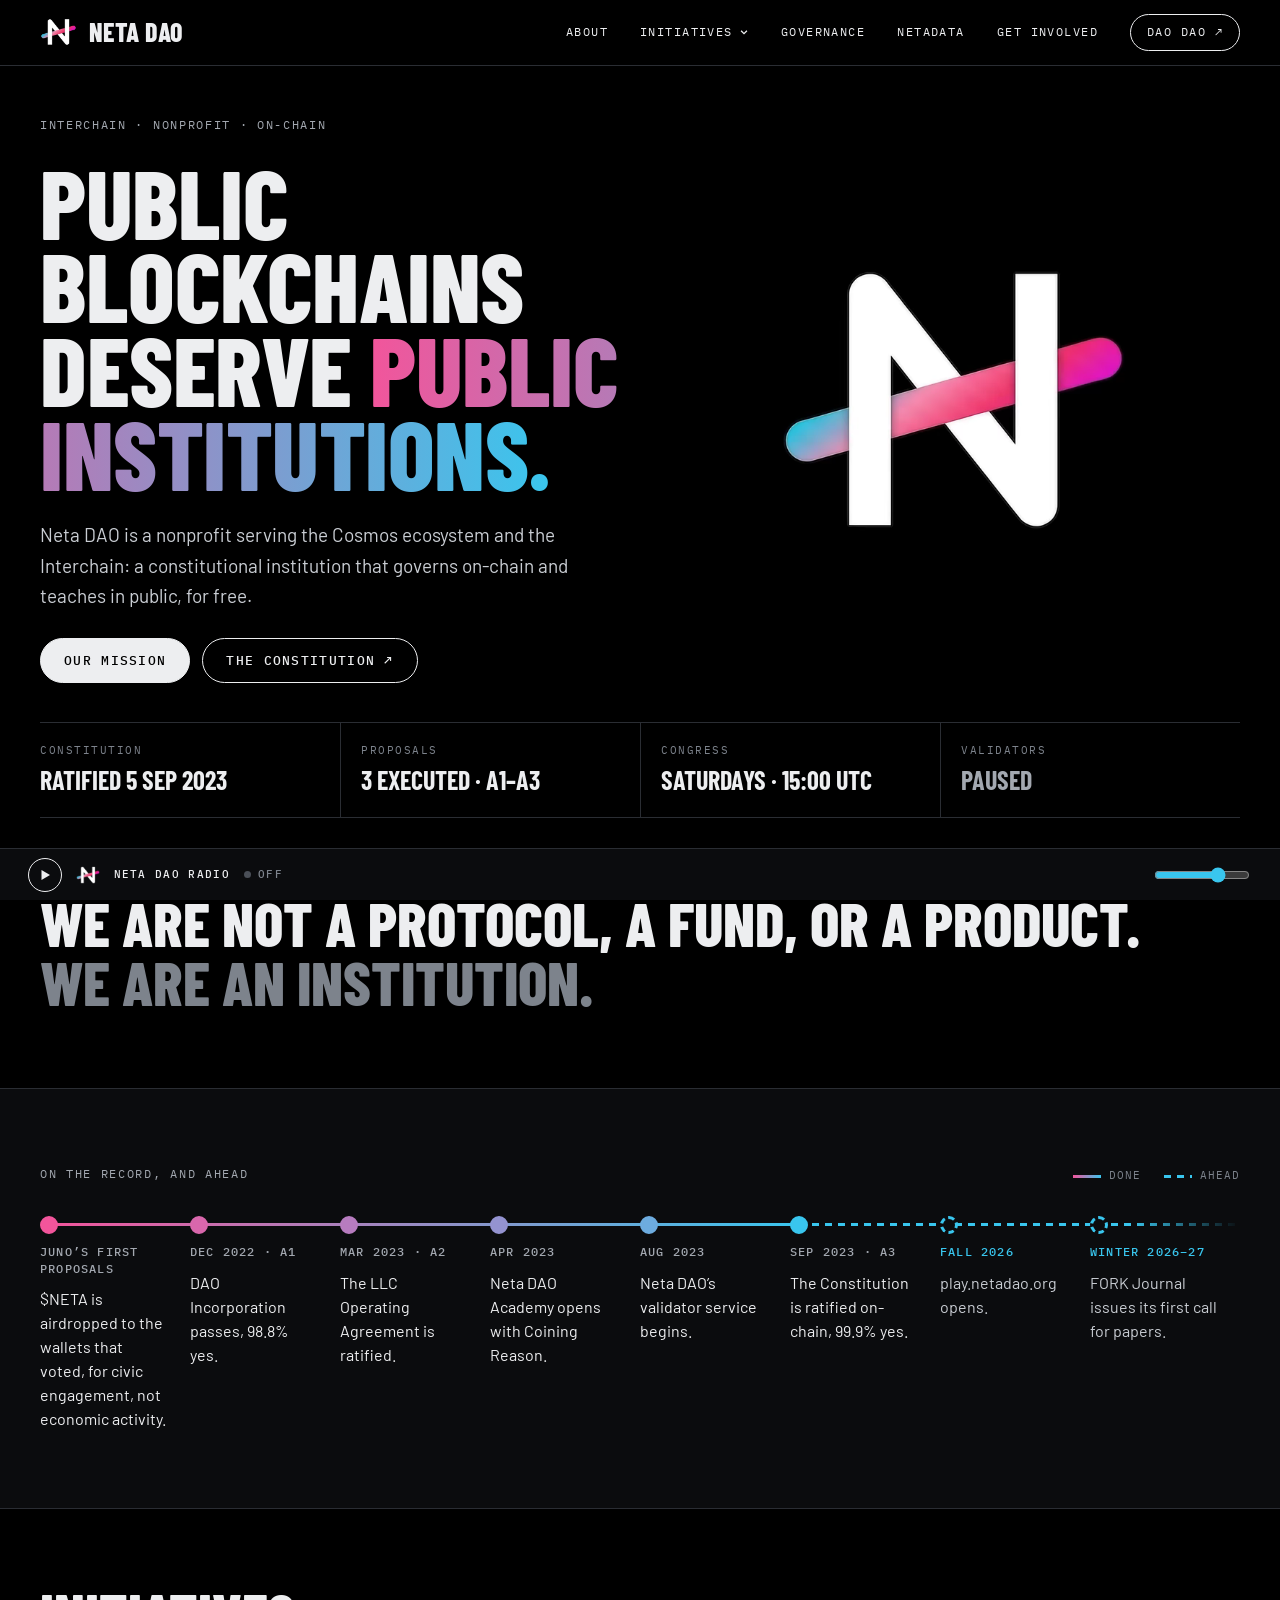
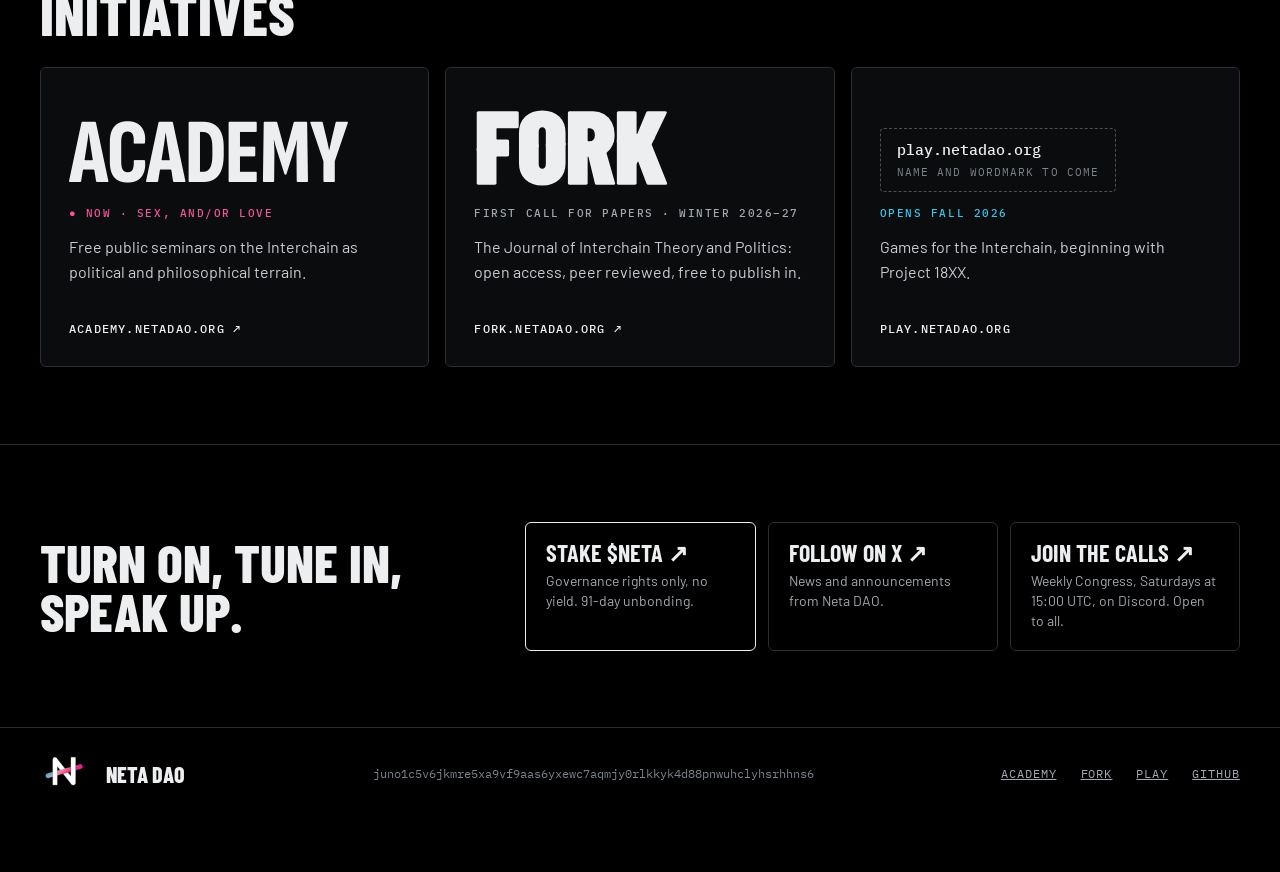
==== commit 41aea619: "Timeline: done steps get filled dots; steps ahead stay open and dashed Co-Authored-By: Claude Opus 5" ====
--- a/index.html
+++ b/index.html
@@ -6,7 +6,7 @@
   <title>Neta DAO — A Public Institution for the Interchain</title>
   <meta name="description" content="Public blockchains deserve public institutions. Neta DAO is a nonprofit serving the Cosmos ecosystem and the Interchain: it governs on-chain and teaches in public, for free." />
   <meta name="theme-color" content="#000000" />
-  <link rel="stylesheet" href="css/night.css?v=3" />
+  <link rel="stylesheet" href="css/night.css?v=4" />
   <link rel="preload" as="image" href="images/neta-mark-poster.webp" />
   <script src="/radio/radio.js" defer></script>
 </head>
--- a/css/night.css
+++ b/css/night.css
@@ -174,8 +174,8 @@
   -webkit-mask-image: linear-gradient(90deg, #000 75%, transparent); mask-image: linear-gradient(90deg, #000 75%, transparent); }
 .ns-timeline ol { position: relative; padding: 0; list-style: none; display: grid; grid-template-columns: repeat(var(--steps, 7), minmax(0, 1fr)); }
 .ns-timeline li { display: flex; flex-direction: column; gap: 10px; padding-right: 22px; }
-.ns-timeline__dot { position: relative; z-index: 1; display: block; width: 18px; height: 18px; border-radius: 50%; background: var(--ns-band); border: 3px solid var(--dot, var(--ns-pink)); }
-.ns-timeline li.is-ahead .ns-timeline__dot { border-style: dashed; }
+.ns-timeline__dot { position: relative; z-index: 1; display: block; width: 18px; height: 18px; border-radius: 50%; background: var(--dot, var(--ns-pink)); border: 3px solid var(--dot, var(--ns-pink)); }   /* done: filled */
+.ns-timeline li.is-ahead .ns-timeline__dot { background: var(--ns-band); border-style: dashed; }   /* ahead: open, dashed */
 .ns-timeline__when { font: 500 12px/1.4 var(--ns-mono); letter-spacing: .1em; text-transform: uppercase; color: var(--ns-muted); }
 .ns-timeline li.is-ahead .ns-timeline__when { color: var(--ns-cyan); }
 .ns-timeline__what { font-size: 16px; line-height: 1.5; }
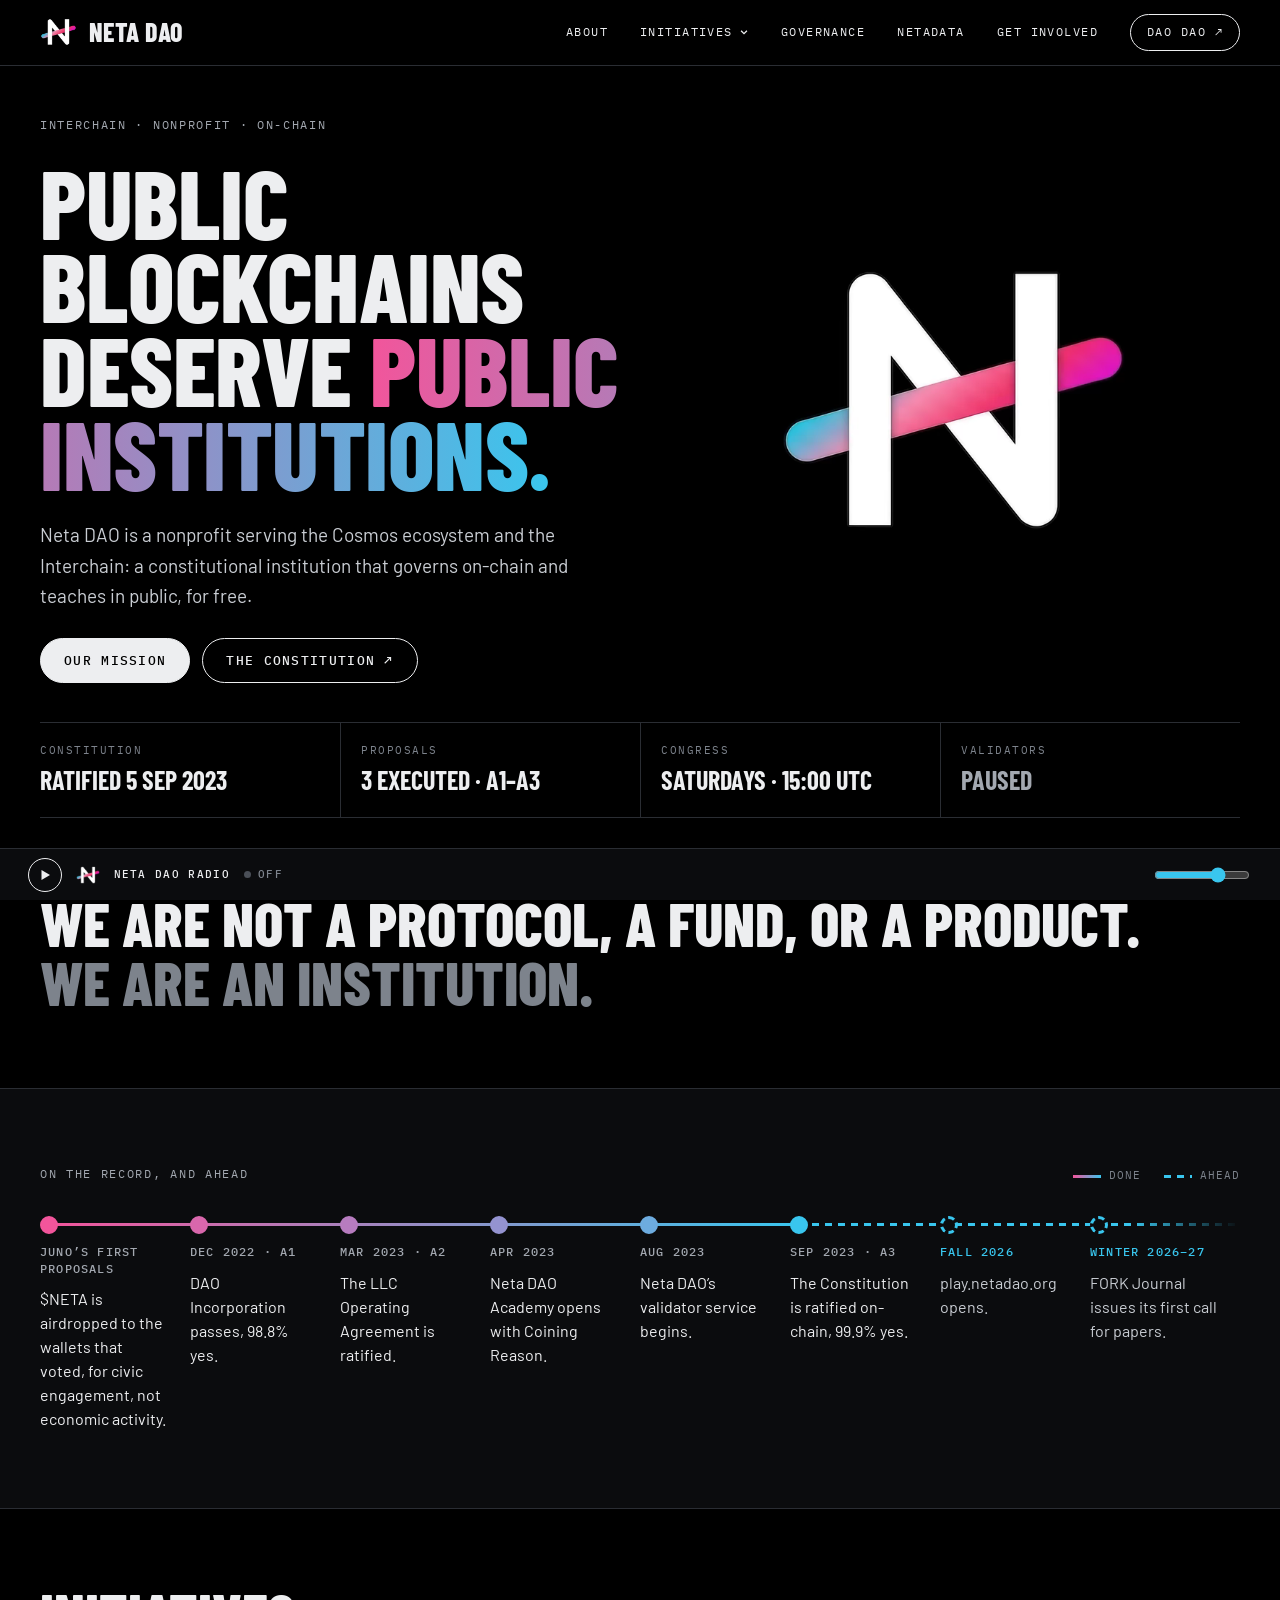
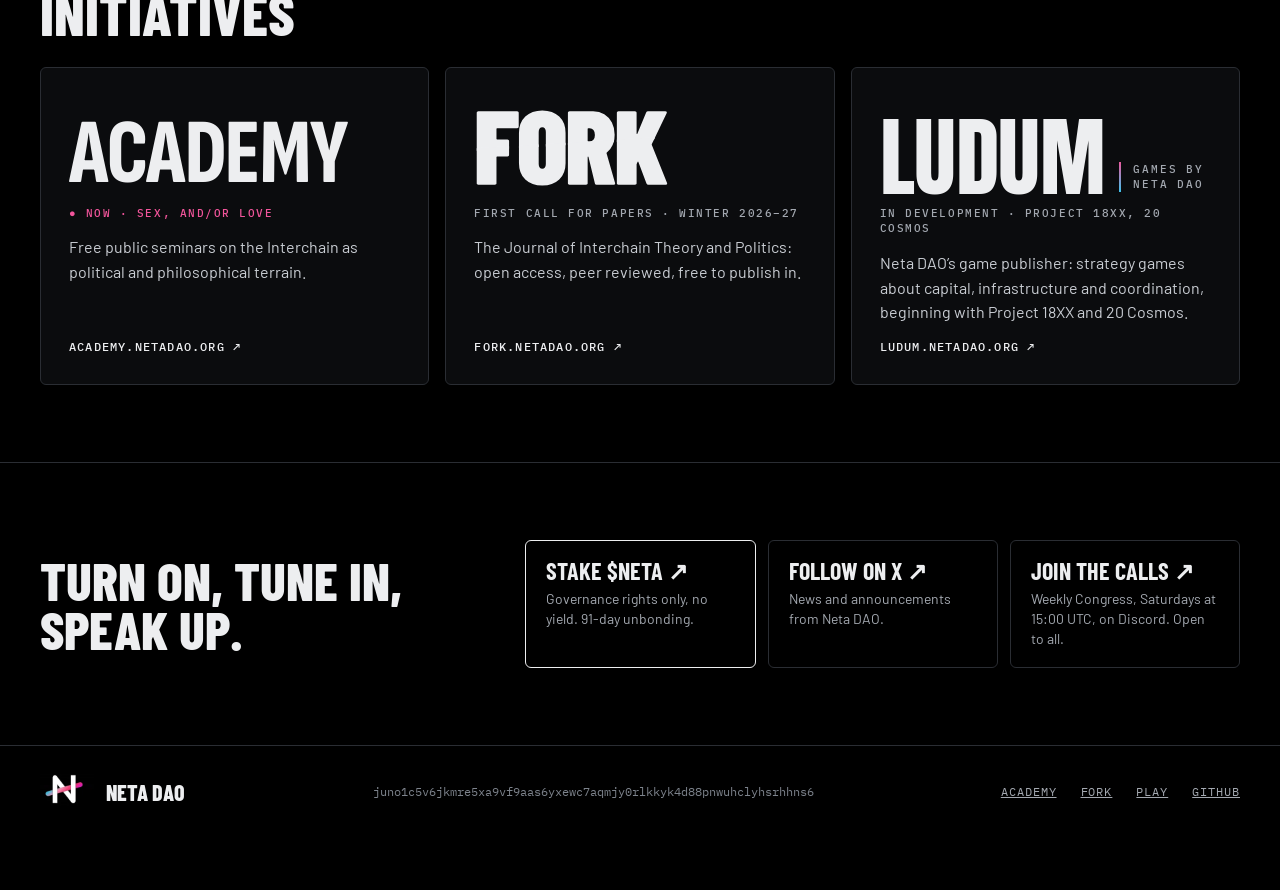
==== commit a9af0fde: "Initiatives: Ludum takes Play's place The Initiatives menu on every page now lists Ludum (strategy g" ====
--- a/index.html
+++ b/index.html
@@ -6,7 +6,7 @@
   <title>Neta DAO — A Public Institution for the Interchain</title>
   <meta name="description" content="Public blockchains deserve public institutions. Neta DAO is a nonprofit serving the Cosmos ecosystem and the Interchain: it governs on-chain and teaches in public, for free." />
   <meta name="theme-color" content="#000000" />
-  <link rel="stylesheet" href="css/night.css?v=4" />
+  <link rel="stylesheet" href="css/night.css?v=5" />
   <link rel="preload" as="image" href="images/neta-mark-poster.webp" />
   <script src="/radio/radio.js" defer></script>
 </head>
@@ -15,7 +15,7 @@
 <header class="ns-header">
   <div class="ns-wrap ns-header__inner">
     <a class="ns-brand" href="/"><img src="images/neta-mark-night.png" alt="" width="251" height="192"><span>Neta DAO</span></a>
-    <nav class="ns-nav" aria-label="Main"><a href="about.html">About</a><div class="ns-menu" data-ns-menu><button class="ns-menu__toggle" type="button" aria-expanded="false" aria-controls="ns-initiatives">Initiatives<svg viewBox="0 0 12 12" aria-hidden="true"><path d="M2.5 4.5 6 8l3.5-3.5"/></svg></button><ul class="ns-menu__list" id="ns-initiatives"><li><a href="https://academy.netadao.org"><b>Academy</b><span>Free public seminars</span></a></li><li><a href="https://fork.netadao.org"><b>Fork</b><span>The journal</span></a></li><li><span class="ns-menu__soon" aria-disabled="true"><b>Play</b><span>Opens Fall 2026</span></span></li></ul></div><a href="governance.html">Governance</a><a href="netadata.html">NetaDATA</a><a href="getinvolved.html">Get involved</a><a class="ns-pill" href="https://daodao.zone/dao/juno1c5v6jkmre5xa9vf9aas6yxewc7aqmjy0rlkkyk4d88pnwuhclyhsrhhns6" target="_blank" rel="noopener">DAO DAO ↗</a></nav>
+    <nav class="ns-nav" aria-label="Main"><a href="about.html">About</a><div class="ns-menu" data-ns-menu><button class="ns-menu__toggle" type="button" aria-expanded="false" aria-controls="ns-initiatives">Initiatives<svg viewBox="0 0 12 12" aria-hidden="true"><path d="M2.5 4.5 6 8l3.5-3.5"/></svg></button><ul class="ns-menu__list" id="ns-initiatives"><li><a href="https://academy.netadao.org"><b>Academy</b><span>Free public seminars</span></a></li><li><a href="https://fork.netadao.org"><b>Fork</b><span>The journal</span></a></li><li><a href="https://ludum.netadao.org"><b>Ludum</b><span>Strategy games</span></a></li></ul></div><a href="governance.html">Governance</a><a href="netadata.html">NetaDATA</a><a href="getinvolved.html">Get involved</a><a class="ns-pill" href="https://daodao.zone/dao/juno1c5v6jkmre5xa9vf9aas6yxewc7aqmjy0rlkkyk4d88pnwuhclyhsrhhns6" target="_blank" rel="noopener">DAO DAO ↗</a></nav>
   </div>
 </header>
 <main id="main">
@@ -85,12 +85,12 @@
         <span class="ns-card__body"><span class="ns-visually-hidden">Fork. </span>The Journal of Interchain Theory and Politics: open access, peer reviewed, free to publish in.</span>
         <span class="ns-card__foot">fork.netadao.org ↗</span>
       </a>
-      <div class="ns-card">
-        <span class="ns-card__mark"><span class="ns-tbd"><b>play.netadao.org</b><span>Name and wordmark to come</span></span></span>
-        <span class="ns-card__state ns-card__state--ahead">Opens Fall 2026</span>
-        <span class="ns-card__body"><span class="ns-visually-hidden">play.netadao.org. </span>Games for the Interchain, beginning with Project 18XX.</span>
-        <span class="ns-card__foot">play.netadao.org</span>
-      </div>
+      <a class="ns-card" href="https://ludum.netadao.org">
+        <span class="ns-card__mark"><span class="ns-ludum" aria-hidden="true"><span class="ns-ludum__name">Ludum</span><span class="ns-ludum__by">Games by<br>Neta DAO</span></span></span>
+        <span class="ns-card__state">In development · Project 18XX, 20 Cosmos</span>
+        <span class="ns-card__body"><span class="ns-visually-hidden">Ludum. </span>Neta DAO’s game publisher: strategy games about capital, infrastructure and coordination, beginning with Project 18XX and 20 Cosmos.</span>
+        <span class="ns-card__foot">ludum.netadao.org ↗</span>
+      </a>
     </div>
   </section>
 
--- a/css/night.css
+++ b/css/night.css
@@ -4,7 +4,7 @@
    signal: the pink-to-cyan of the Neta mark. Shared by every page.
    ============================================================ */
 
-@import url('https://fonts.googleapis.com/css2?family=Barlow+Condensed:wght@700;800&family=Sofia+Sans+Extra+Condensed:wght@800&family=Barlow:ital,wght@0,400;0,500;1,400&family=IBM+Plex+Mono:wght@400;500&display=swap');
+@import url('https://fonts.googleapis.com/css2?family=Barlow+Condensed:wght@700;800&family=Sofia+Sans+Extra+Condensed:wght@800&family=Barlow:ital,wght@0,400;0,500;1,400&family=IBM+Plex+Mono:wght@400;500&family=Anton&display=swap');
 
 :root {
   --ns-bg: #000000;
@@ -201,6 +201,11 @@
 .ns-fork__slash { fill: none; stroke-width: 5; stroke-opacity: .9; stroke-dasharray: 241 241; stroke-dashoffset: 241; opacity: 0; transition: opacity .2s ease-out, stroke-dashoffset 0s linear .2s; }
 .ns-card:hover .ns-fork__bottom, .ns-card:focus-visible .ns-fork__bottom { transform: none; transition: transform .46s cubic-bezier(.3, 1.4, .5, 1) 70ms; }
 .ns-card:hover .ns-fork__slash, .ns-card:focus-visible .ns-fork__slash { opacity: 1; stroke-dashoffset: 0; transition: stroke-dashoffset .34s cubic-bezier(.2, .6, .25, 1), opacity 0s; }
+/* Ludum: its own wordmark, the name in Anton with the byline beside it on the Neta line; hover turns the byline yellow, as on Ludum */
+.ns-ludum { display: inline-flex; align-items: flex-end; gap: 14px; }
+.ns-ludum__name { font: 400 clamp(64px, 17vw, 88px)/.8 Anton, 'Barlow Condensed', sans-serif; text-transform: uppercase; letter-spacing: -.005em; }
+.ns-ludum__by { padding-left: 12px; border-left: 2px solid; border-image: linear-gradient(180deg, var(--ns-pink), var(--ns-cyan)) 1; font: 500 11px/1.35 var(--ns-mono); letter-spacing: .16em; text-transform: uppercase; white-space: nowrap; color: var(--ns-muted); transition: color .2s ease; }
+.ns-card:hover .ns-ludum__by, .ns-card:focus-visible .ns-ludum__by { color: #F4C430; }
 .ns-tbd { display: flex; flex-direction: column; gap: 6px; padding: 12px 16px; border: 1px dashed var(--ns-line-strong); border-radius: 4px; }
 .ns-tbd b { font: 500 15px/1.2 var(--ns-mono); }
 .ns-tbd span { font: 400 11px/1.3 var(--ns-mono); letter-spacing: .1em; text-transform: uppercase; color: var(--ns-dim); }
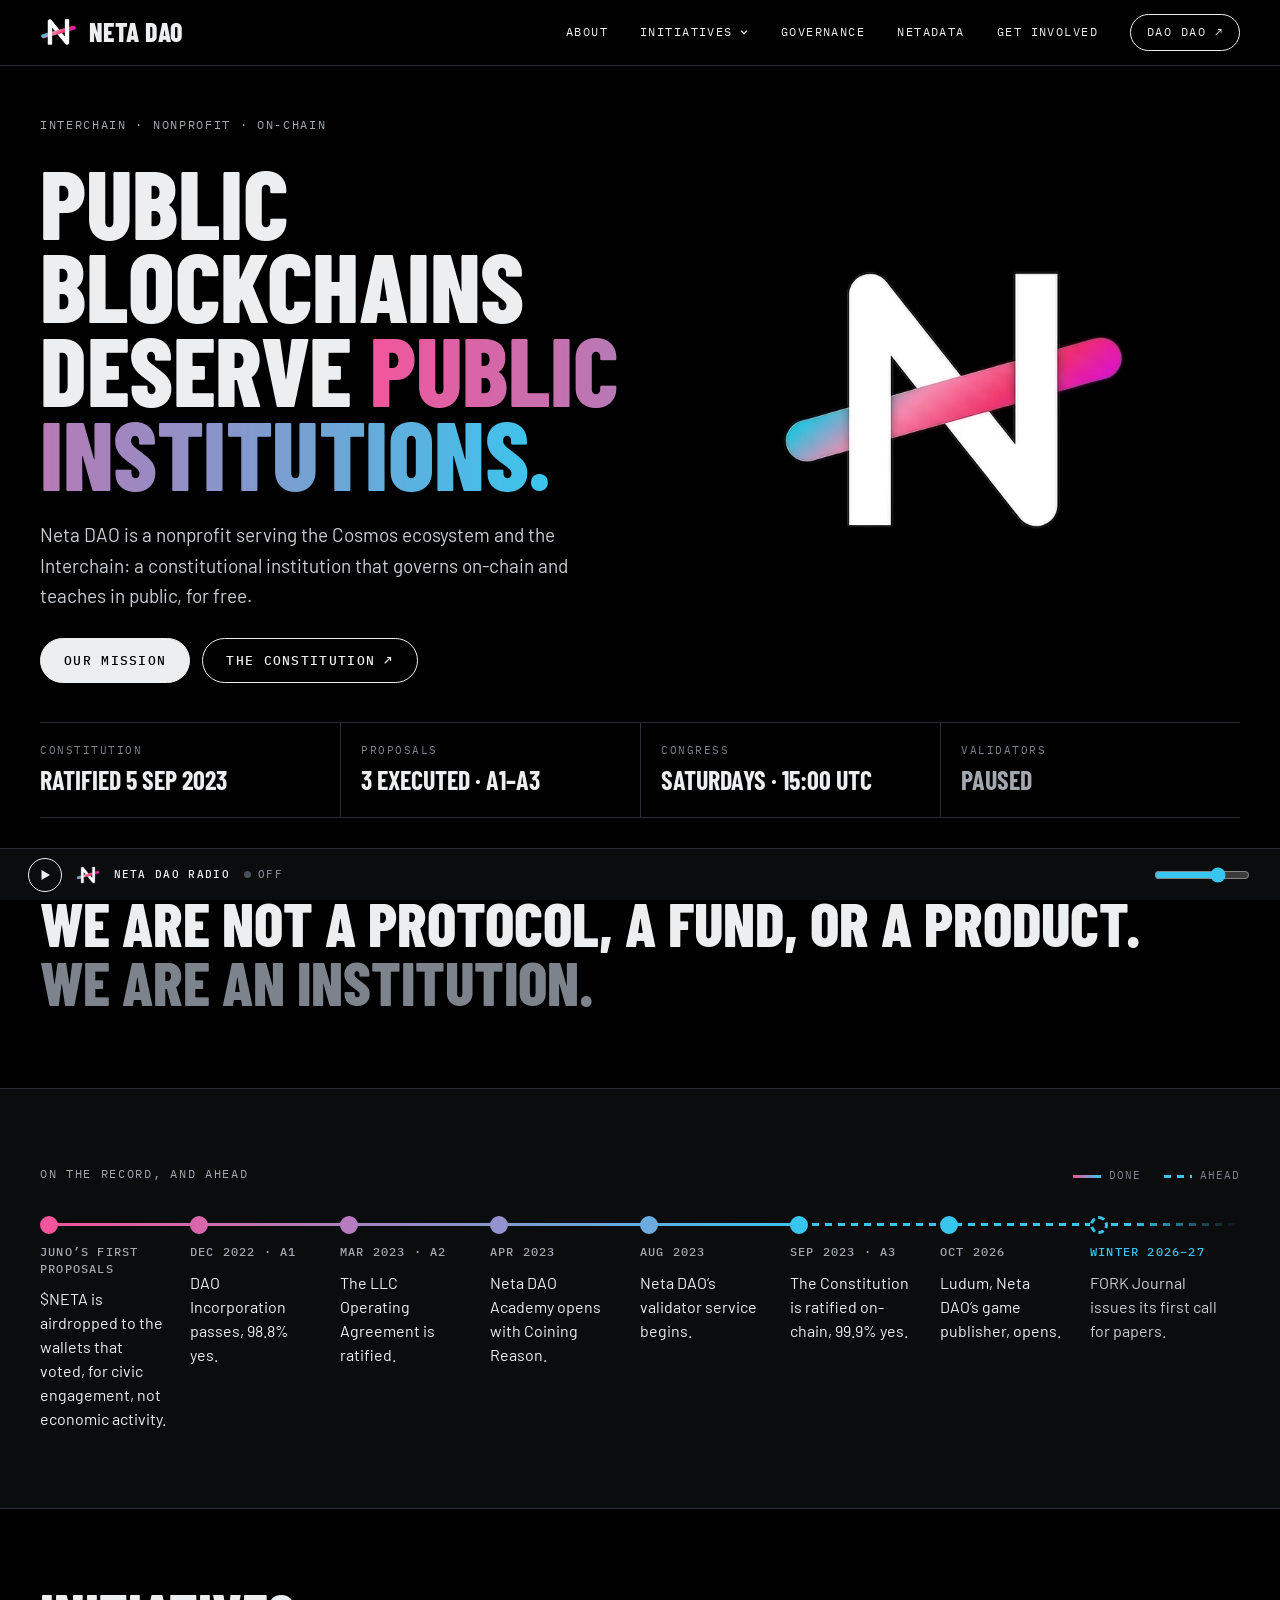
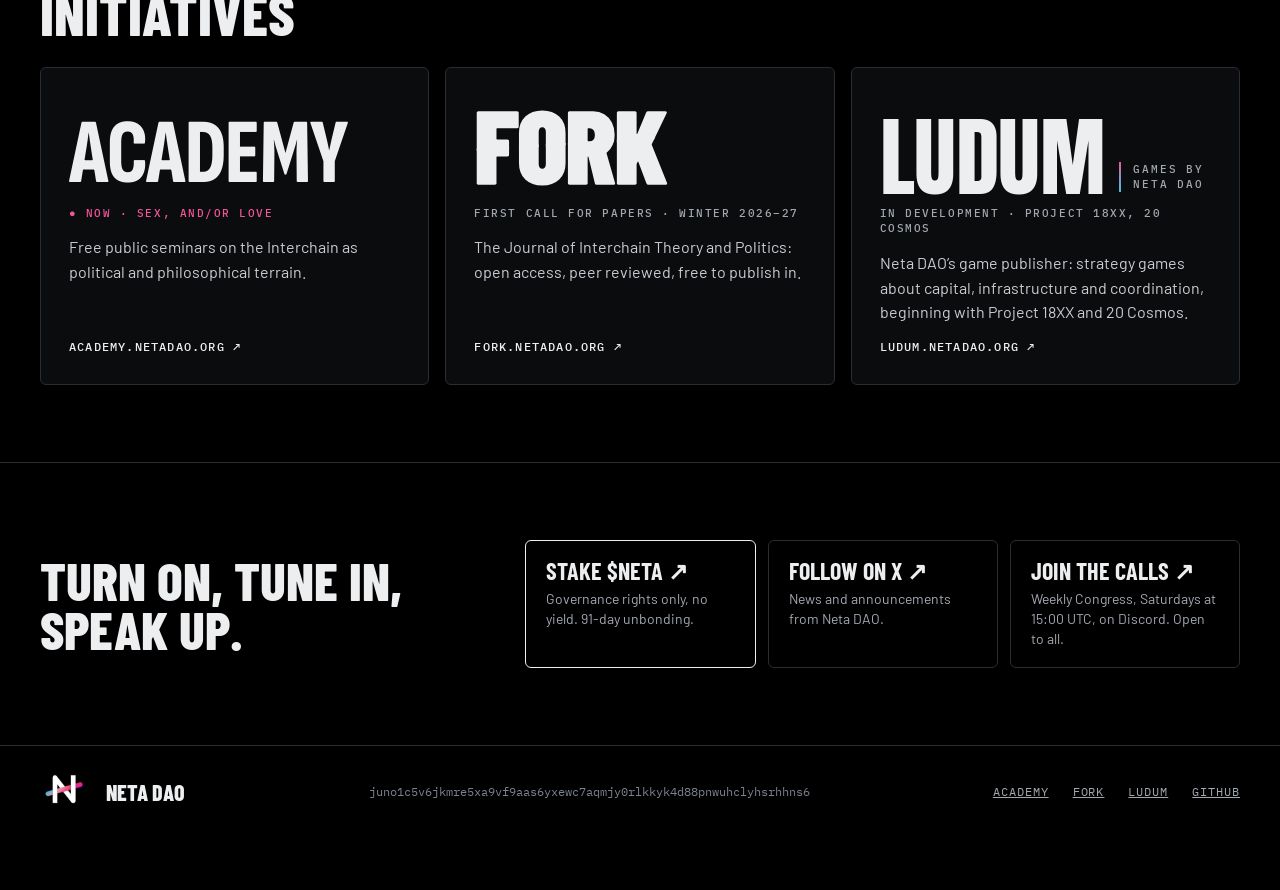
==== commit 1bade8d5: "Ludum across the site: timeline, footer, radio; plainer Initiatives menu The timeline's play.netadao" ====
--- a/index.html
+++ b/index.html
@@ -15,7 +15,7 @@
 <header class="ns-header">
   <div class="ns-wrap ns-header__inner">
     <a class="ns-brand" href="/"><img src="images/neta-mark-night.png" alt="" width="251" height="192"><span>Neta DAO</span></a>
-    <nav class="ns-nav" aria-label="Main"><a href="about.html">About</a><div class="ns-menu" data-ns-menu><button class="ns-menu__toggle" type="button" aria-expanded="false" aria-controls="ns-initiatives">Initiatives<svg viewBox="0 0 12 12" aria-hidden="true"><path d="M2.5 4.5 6 8l3.5-3.5"/></svg></button><ul class="ns-menu__list" id="ns-initiatives"><li><a href="https://academy.netadao.org"><b>Academy</b><span>Free public seminars</span></a></li><li><a href="https://fork.netadao.org"><b>Fork</b><span>The journal</span></a></li><li><a href="https://ludum.netadao.org"><b>Ludum</b><span>Strategy games</span></a></li></ul></div><a href="governance.html">Governance</a><a href="netadata.html">NetaDATA</a><a href="getinvolved.html">Get involved</a><a class="ns-pill" href="https://daodao.zone/dao/juno1c5v6jkmre5xa9vf9aas6yxewc7aqmjy0rlkkyk4d88pnwuhclyhsrhhns6" target="_blank" rel="noopener">DAO DAO ↗</a></nav>
+    <nav class="ns-nav" aria-label="Main"><a href="about.html">About</a><div class="ns-menu" data-ns-menu><button class="ns-menu__toggle" type="button" aria-expanded="false" aria-controls="ns-initiatives">Initiatives<svg viewBox="0 0 12 12" aria-hidden="true"><path d="M2.5 4.5 6 8l3.5-3.5"/></svg></button><ul class="ns-menu__list" id="ns-initiatives"><li><a href="https://academy.netadao.org"><b>Academy</b><span>Research</span></a></li><li><a href="https://fork.netadao.org"><b>Fork</b><span>Journal</span></a></li><li><a href="https://ludum.netadao.org"><b>Ludum</b><span>Play</span></a></li></ul></div><a href="governance.html">Governance</a><a href="netadata.html">NetaDATA</a><a href="getinvolved.html">Get involved</a><a class="ns-pill" href="https://daodao.zone/dao/juno1c5v6jkmre5xa9vf9aas6yxewc7aqmjy0rlkkyk4d88pnwuhclyhsrhhns6" target="_blank" rel="noopener">DAO DAO ↗</a></nav>
   </div>
 </header>
 <main id="main">
@@ -62,7 +62,7 @@
           <li><span class="ns-timeline__dot" style="--dot: #9493D0"></span><span class="ns-timeline__when">Apr 2023</span><span class="ns-timeline__what">Neta DAO Academy opens with Coining Reason.</span></li>
           <li><span class="ns-timeline__dot" style="--dot: #6DACDF"></span><span class="ns-timeline__when">Aug 2023</span><span class="ns-timeline__what">Neta DAO’s validator service begins.</span></li>
           <li><span class="ns-timeline__dot" style="--dot: #39C6EE"></span><span class="ns-timeline__when">Sep 2023 · A3</span><span class="ns-timeline__what">The Constitution is ratified on-chain, 99.9% yes.</span></li>
-          <li class="is-ahead"><span class="ns-timeline__dot" style="--dot: #39C6EE"></span><span class="ns-timeline__when">Fall 2026</span><span class="ns-timeline__what">play.netadao.org opens.</span></li>
+          <li><span class="ns-timeline__dot" style="--dot: #39C6EE"></span><span class="ns-timeline__when">Oct 2026</span><span class="ns-timeline__what">Ludum, Neta DAO’s game publisher, opens.</span></li>
           <li class="is-ahead"><span class="ns-timeline__dot" style="--dot: #39C6EE"></span><span class="ns-timeline__when">Winter 2026–27</span><span class="ns-timeline__what">FORK Journal issues its first call for papers.</span></li>
           </ol>
         </div>
@@ -109,7 +109,7 @@
   <div class="ns-wrap ns-footer__inner">
     <a class="ns-footer__brand" href="/"><img src="images/neta-mark-loop-small.webp" alt="" width="160" height="106" loading="lazy">Neta DAO</a>
     <span class="ns-footer__addr">juno1c5v6jkmre5xa9vf9aas6yxewc7aqmjy0rlkkyk4d88pnwuhclyhsrhhns6</span>
-    <nav aria-label="Footer"><a href="https://academy.netadao.org">Academy</a><a href="https://fork.netadao.org">Fork</a><a href="https://play.netadao.org">Play</a><a href="https://github.com/netadao" target="_blank" rel="noopener">GitHub</a></nav>
+    <nav aria-label="Footer"><a href="https://academy.netadao.org">Academy</a><a href="https://fork.netadao.org">Fork</a><a href="https://ludum.netadao.org">Ludum</a><a href="https://github.com/netadao" target="_blank" rel="noopener">GitHub</a></nav>
   </div>
 </footer>
 <script src="js/main.js"></script>
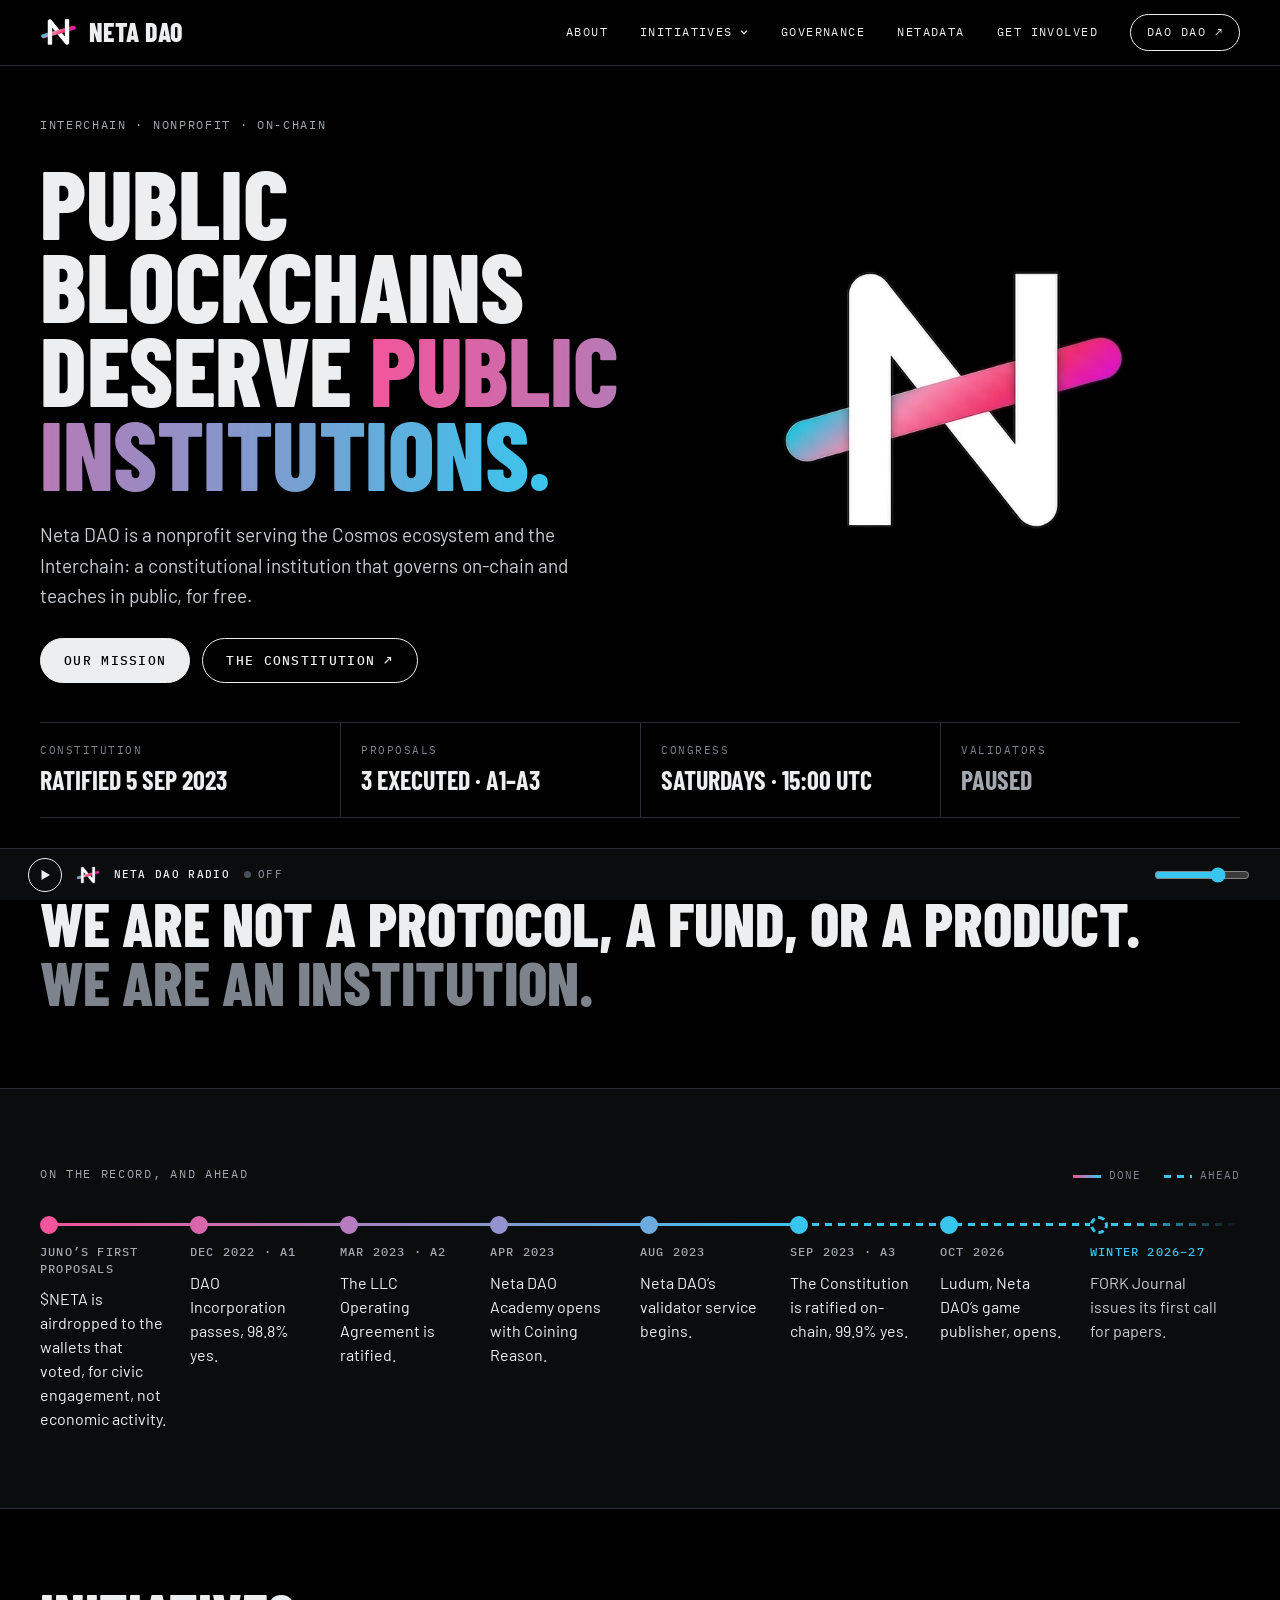
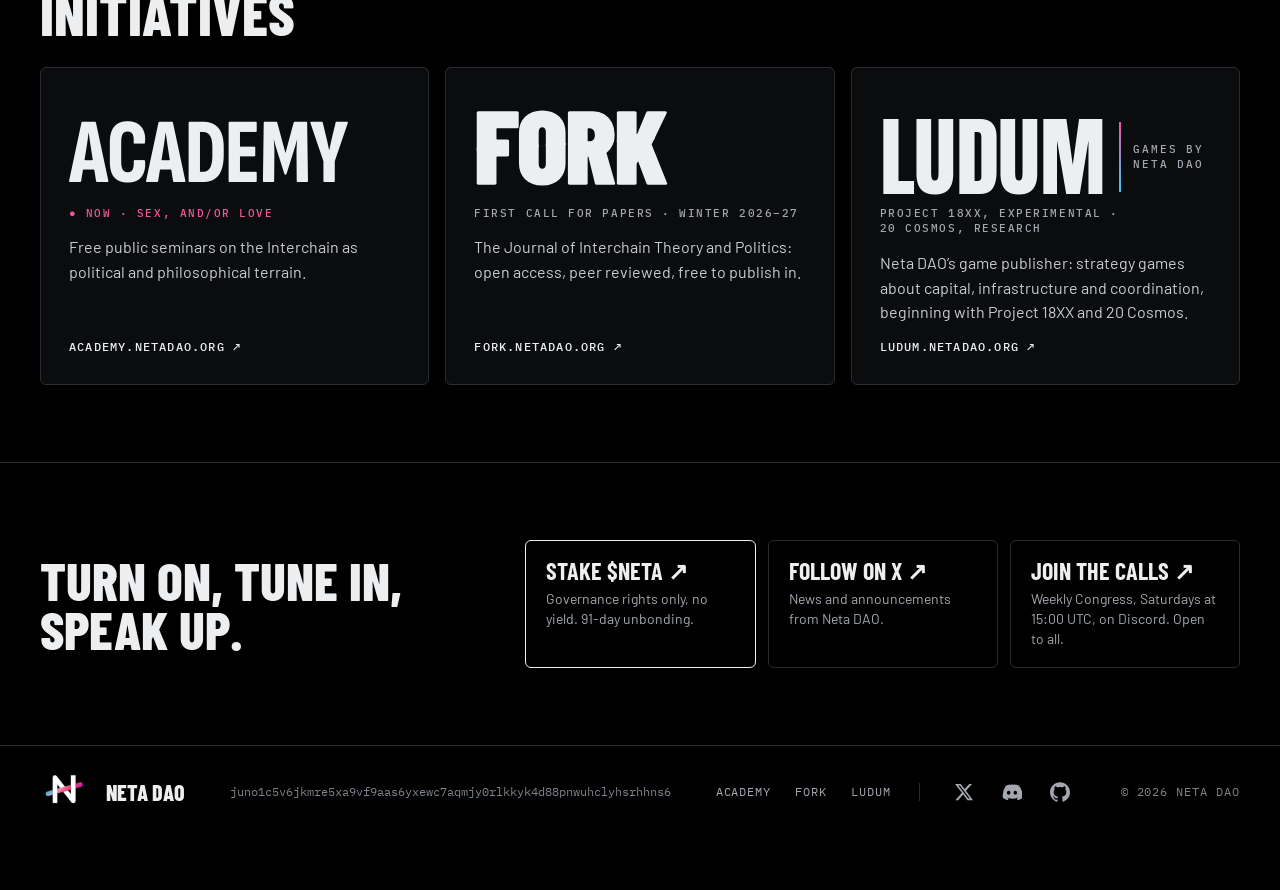
==== commit 09712517: "The shared Neta DAO footer; Ludum's Neta line runs the name's full height - Footer on every page: Ac" ====
--- a/index.html
+++ b/index.html
@@ -6,7 +6,7 @@
   <title>Neta DAO — A Public Institution for the Interchain</title>
   <meta name="description" content="Public blockchains deserve public institutions. Neta DAO is a nonprofit serving the Cosmos ecosystem and the Interchain: it governs on-chain and teaches in public, for free." />
   <meta name="theme-color" content="#000000" />
-  <link rel="stylesheet" href="css/night.css?v=5" />
+  <link rel="stylesheet" href="css/night.css?v=6" />
   <link rel="preload" as="image" href="images/neta-mark-poster.webp" />
   <script src="/radio/radio.js" defer></script>
 </head>
@@ -87,7 +87,7 @@
       </a>
       <a class="ns-card" href="https://ludum.netadao.org">
         <span class="ns-card__mark"><span class="ns-ludum" aria-hidden="true"><span class="ns-ludum__name">Ludum</span><span class="ns-ludum__by">Games by<br>Neta DAO</span></span></span>
-        <span class="ns-card__state">In development · Project 18XX, 20 Cosmos</span>
+        <span class="ns-card__state"><span class="ns-nowrap">Project 18XX, experimental</span> · <span class="ns-nowrap">20 Cosmos, research</span></span>
         <span class="ns-card__body"><span class="ns-visually-hidden">Ludum. </span>Neta DAO’s game publisher: strategy games about capital, infrastructure and coordination, beginning with Project 18XX and 20 Cosmos.</span>
         <span class="ns-card__foot">ludum.netadao.org ↗</span>
       </a>
@@ -109,7 +109,15 @@
   <div class="ns-wrap ns-footer__inner">
     <a class="ns-footer__brand" href="/"><img src="images/neta-mark-loop-small.webp" alt="" width="160" height="106" loading="lazy">Neta DAO</a>
     <span class="ns-footer__addr">juno1c5v6jkmre5xa9vf9aas6yxewc7aqmjy0rlkkyk4d88pnwuhclyhsrhhns6</span>
-    <nav aria-label="Footer"><a href="https://academy.netadao.org">Academy</a><a href="https://fork.netadao.org">Fork</a><a href="https://ludum.netadao.org">Ludum</a><a href="https://github.com/netadao" target="_blank" rel="noopener">GitHub</a></nav>
+    <nav class="ns-footer__nav" aria-label="Neta DAO">
+      <ul class="ns-footer__sites"><li><a href="https://academy.netadao.org">Academy</a></li><li><a href="https://fork.netadao.org">Fork</a></li><li><a href="https://ludum.netadao.org">Ludum</a></li></ul>
+      <ul class="ns-footer__marks">
+        <li><a class="ns-footer__icon" href="https://x.com/Neta_DAO" aria-label="Neta DAO on X"><svg viewBox="0 0 24 24" aria-hidden="true"><path fill="currentColor" d="M18.244 2.25h3.308l-7.227 8.26 8.502 11.24H16.17l-5.214-6.817L4.99 21.75H1.68l7.73-8.835L1.254 2.25H8.08l4.713 6.231Zm-1.161 17.52h1.833L7.084 4.126H5.117Z"/></svg></a></li>
+        <li><a class="ns-footer__icon" href="https://discord.com/invite/gvjC86WXC2" aria-label="Neta DAO on Discord"><svg viewBox="0 0 24 24" aria-hidden="true"><path fill="currentColor" d="M20.317 4.37a19.79 19.79 0 0 0-4.885-1.515c-.074.127-.158.298-.217.432a18.27 18.27 0 0 0-5.487 0 4.64 4.64 0 0 0-.218-.432A19.736 19.736 0 0 0 4.625 4.37 20.02 20.02 0 0 0 1 18.855a19.9 19.9 0 0 0 5.993 3.03 14.62 14.62 0 0 0 1.226-1.994 12.7 12.7 0 0 1-1.93-.934c.162-.12.32-.246.474-.373a14.18 14.18 0 0 0 12.281 0c.155.127.313.252.475.373-.616.366-1.265.68-1.93.934a14.49 14.49 0 0 0 1.225 1.994 19.87 19.87 0 0 0 5.994-3.03A20.03 20.03 0 0 0 20.317 4.37ZM8.02 15.332c-1.17 0-2.128-1.065-2.128-2.366S6.85 10.6 8.02 10.6c1.18 0 2.147 1.075 2.128 2.366 0 1.301-.947 2.366-2.128 2.366Zm7.974 0c-1.17 0-2.128-1.065-2.128-2.366s.958-2.366 2.128-2.366c1.18 0 2.147 1.075 2.128 2.366 0 1.301-.947 2.366-2.128 2.366Z"/></svg></a></li>
+        <li><a class="ns-footer__icon" href="https://github.com/netadao" target="_blank" rel="noopener" aria-label="Neta DAO on GitHub"><svg viewBox="0 0 24 24" aria-hidden="true"><path fill="currentColor" d="M12 .297c-6.63 0-12 5.373-12 12 0 5.303 3.438 9.8 8.205 11.385.6.113.82-.258.82-.577 0-.285-.01-1.04-.015-2.04-3.338.724-4.042-1.61-4.042-1.61C4.422 18.07 3.633 17.7 3.633 17.7c-1.087-.744.084-.729.084-.729 1.205.084 1.838 1.236 1.838 1.236 1.07 1.835 2.809 1.305 3.495.998.108-.776.417-1.305.76-1.605-2.665-.3-5.466-1.332-5.466-5.93 0-1.31.465-2.38 1.235-3.22-.135-.303-.54-1.523.105-3.176 0 0 1.005-.322 3.3 1.23.96-.267 1.98-.399 3-.405 1.02.006 2.04.138 3 .405 2.28-1.552 3.285-1.23 3.285-1.23.645 1.653.24 2.873.12 3.176.765.84 1.23 1.91 1.23 3.22 0 4.61-2.805 5.625-5.475 5.92.42.36.81 1.096.81 2.22 0 1.606-.015 2.896-.015 3.286 0 .315.21.69.825.57C20.565 22.092 24 17.592 24 12.297c0-6.627-5.373-12-12-12"/></svg></a></li>
+      </ul>
+    </nav>
+    <p class="ns-footer__print">© 2026 Neta DAO</p>
   </div>
 </footer>
 <script src="js/main.js"></script>
--- a/css/night.css
+++ b/css/night.css
@@ -202,9 +202,9 @@
 .ns-card:hover .ns-fork__bottom, .ns-card:focus-visible .ns-fork__bottom { transform: none; transition: transform .46s cubic-bezier(.3, 1.4, .5, 1) 70ms; }
 .ns-card:hover .ns-fork__slash, .ns-card:focus-visible .ns-fork__slash { opacity: 1; stroke-dashoffset: 0; transition: stroke-dashoffset .34s cubic-bezier(.2, .6, .25, 1), opacity 0s; }
 /* Ludum: its own wordmark, the name in Anton with the byline beside it on the Neta line; hover turns the byline yellow, as on Ludum */
-.ns-ludum { display: inline-flex; align-items: flex-end; gap: 14px; }
+.ns-ludum { display: inline-flex; align-items: stretch; gap: 14px; }
 .ns-ludum__name { font: 400 clamp(64px, 17vw, 88px)/.8 Anton, 'Barlow Condensed', sans-serif; text-transform: uppercase; letter-spacing: -.005em; }
-.ns-ludum__by { padding-left: 12px; border-left: 2px solid; border-image: linear-gradient(180deg, var(--ns-pink), var(--ns-cyan)) 1; font: 500 11px/1.35 var(--ns-mono); letter-spacing: .16em; text-transform: uppercase; white-space: nowrap; color: var(--ns-muted); transition: color .2s ease; }
+.ns-ludum__by { display: flex; flex-direction: column; justify-content: center; padding-left: 12px; border-left: 2px solid; border-image: linear-gradient(180deg, var(--ns-pink), var(--ns-cyan)) 1; font: 500 11px/1.35 var(--ns-mono); letter-spacing: .16em; text-transform: uppercase; white-space: nowrap; color: var(--ns-muted); transition: color .2s ease; }
 .ns-card:hover .ns-ludum__by, .ns-card:focus-visible .ns-ludum__by { color: #F4C430; }
 .ns-tbd { display: flex; flex-direction: column; gap: 6px; padding: 12px 16px; border: 1px dashed var(--ns-line-strong); border-radius: 4px; }
 .ns-tbd b { font: 500 15px/1.2 var(--ns-mono); }
@@ -249,14 +249,27 @@
 .ns-est b { font: 800 clamp(88px, 10vw, 140px)/.82 var(--ns-display); }
 
 /* ── Footer ─────────────────────────────────────────────── */
+/* The footer every Neta DAO site shares: the name and its mark, the treasury address here, the family's
+   addresses, X, Discord and GitHub as their own marks, the copyright. */
 .ns-footer { border-top: 1px solid var(--ns-line); }
 .ns-footer__inner { display: flex; flex-wrap: wrap; align-items: center; justify-content: space-between; gap: 14px 40px; padding-block: 28px; font: 400 12px/1.5 var(--ns-mono); color: var(--ns-dim); }
 .ns-footer__brand { display: flex; align-items: center; gap: 12px; color: var(--ns-text); font: 800 22px/1 var(--ns-display); text-transform: uppercase; text-decoration: none; }
 .ns-footer__brand img { display: block; height: 36px; width: auto; }
 .ns-footer__addr { word-break: break-all; }
-.ns-footer nav { display: flex; flex-wrap: wrap; gap: 8px 24px; letter-spacing: .08em; text-transform: uppercase; }
-.ns-footer nav a { color: var(--ns-muted); }
-.ns-footer nav a:hover { color: var(--ns-cyan); }
+.ns-footer__nav { display: flex; flex-wrap: wrap; align-items: center; gap: 12px 28px; }
+.ns-footer__sites, .ns-footer__marks { display: flex; flex-wrap: wrap; align-items: center; margin: 0; padding: 0; list-style: none; }
+.ns-footer__sites { gap: 8px 24px; padding-right: 28px; border-right: 1px solid var(--ns-line); letter-spacing: .08em; text-transform: uppercase; }
+.ns-footer__sites a { color: var(--ns-muted); text-decoration: none; }
+.ns-footer__sites a:hover { color: var(--ns-cyan); }
+.ns-footer__marks { gap: 16px; }
+.ns-footer__icon { display: grid; place-items: center; width: 32px; height: 32px; color: var(--ns-muted); transition: color .2s ease; }
+.ns-footer__icon:hover { color: var(--ns-cyan); }
+.ns-footer__icon svg { display: block; width: 20px; height: 20px; }
+.ns-footer__print { margin: 0; letter-spacing: .08em; text-transform: uppercase; }
+@media (max-width: 599px) {
+  .ns-footer__nav { flex-basis: 100%; justify-content: space-between; }
+  .ns-footer__sites { padding-right: 0; border-right: 0; }
+}
 
 /* ── Legacy names (the NetaDATA and Academy pages, live proposals) ── */
 .container { max-width: var(--ns-max); margin: 0 auto; padding-inline: var(--ns-pad); }
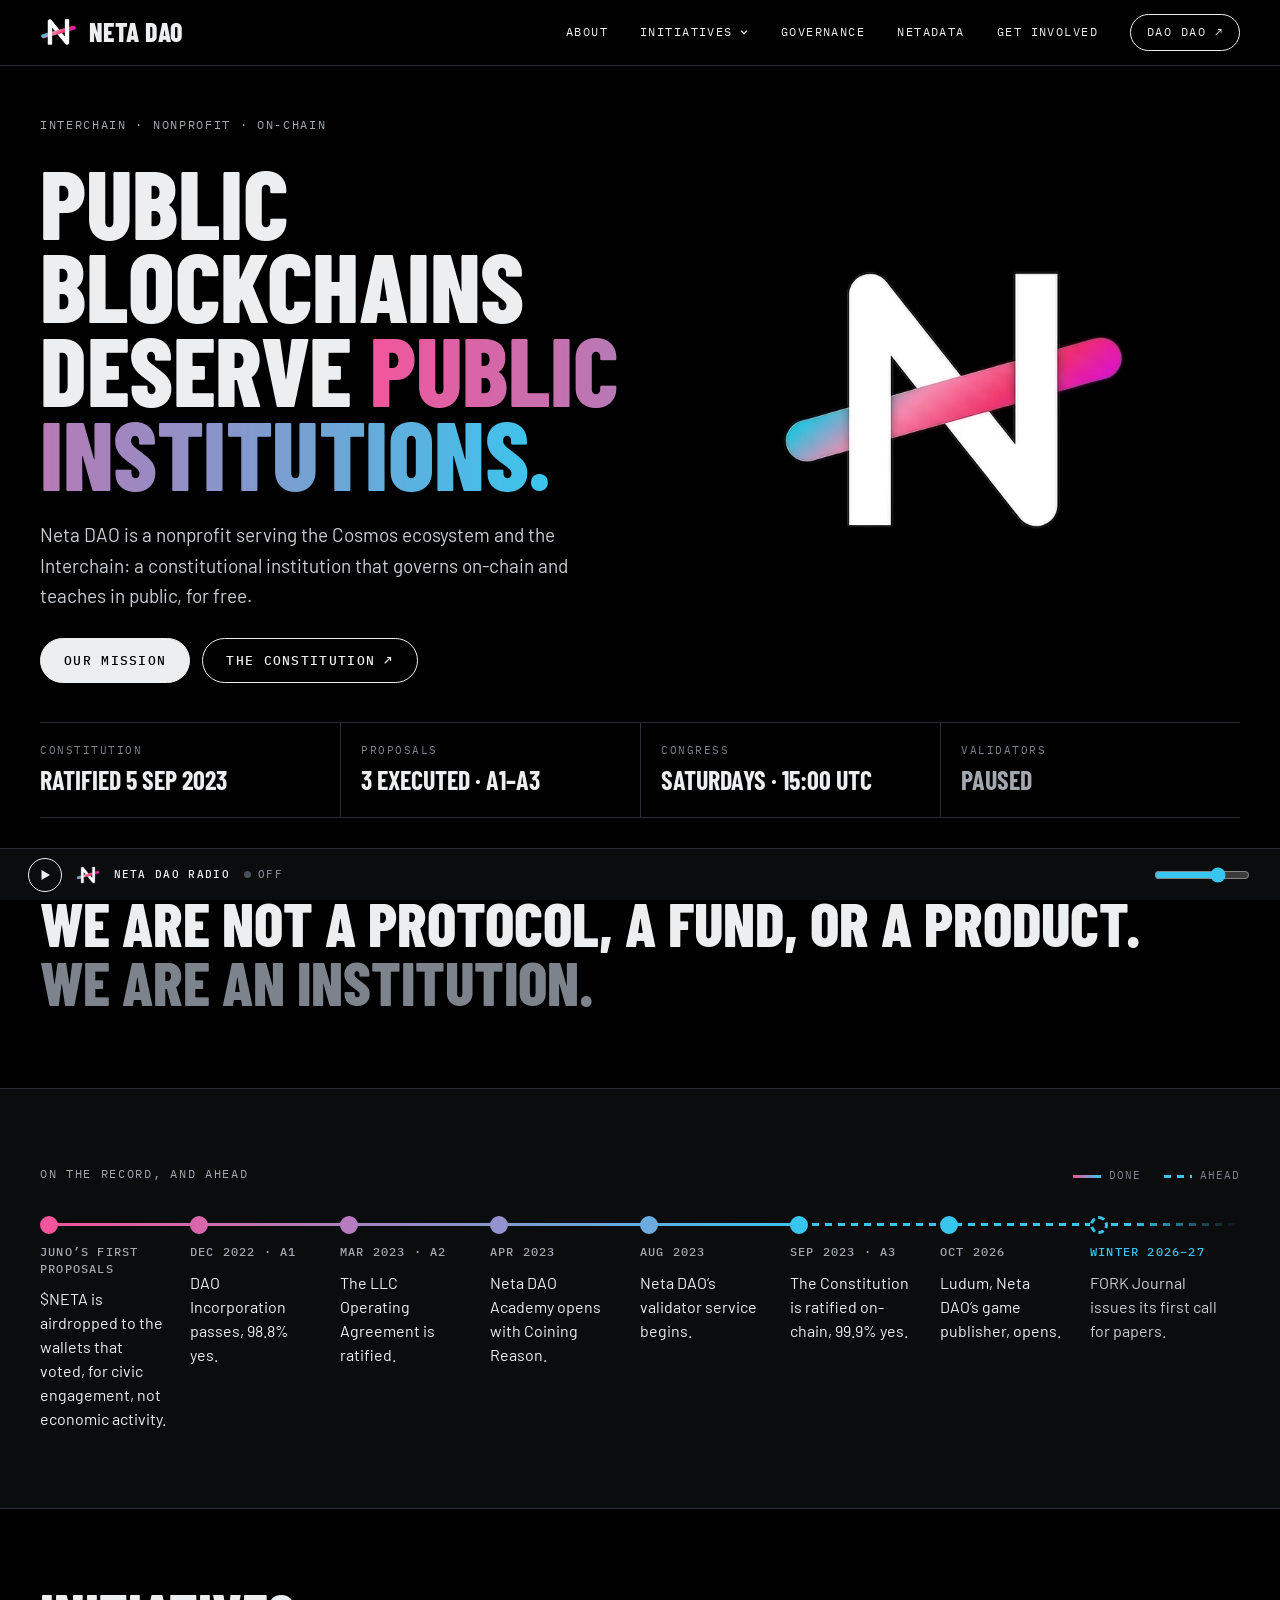
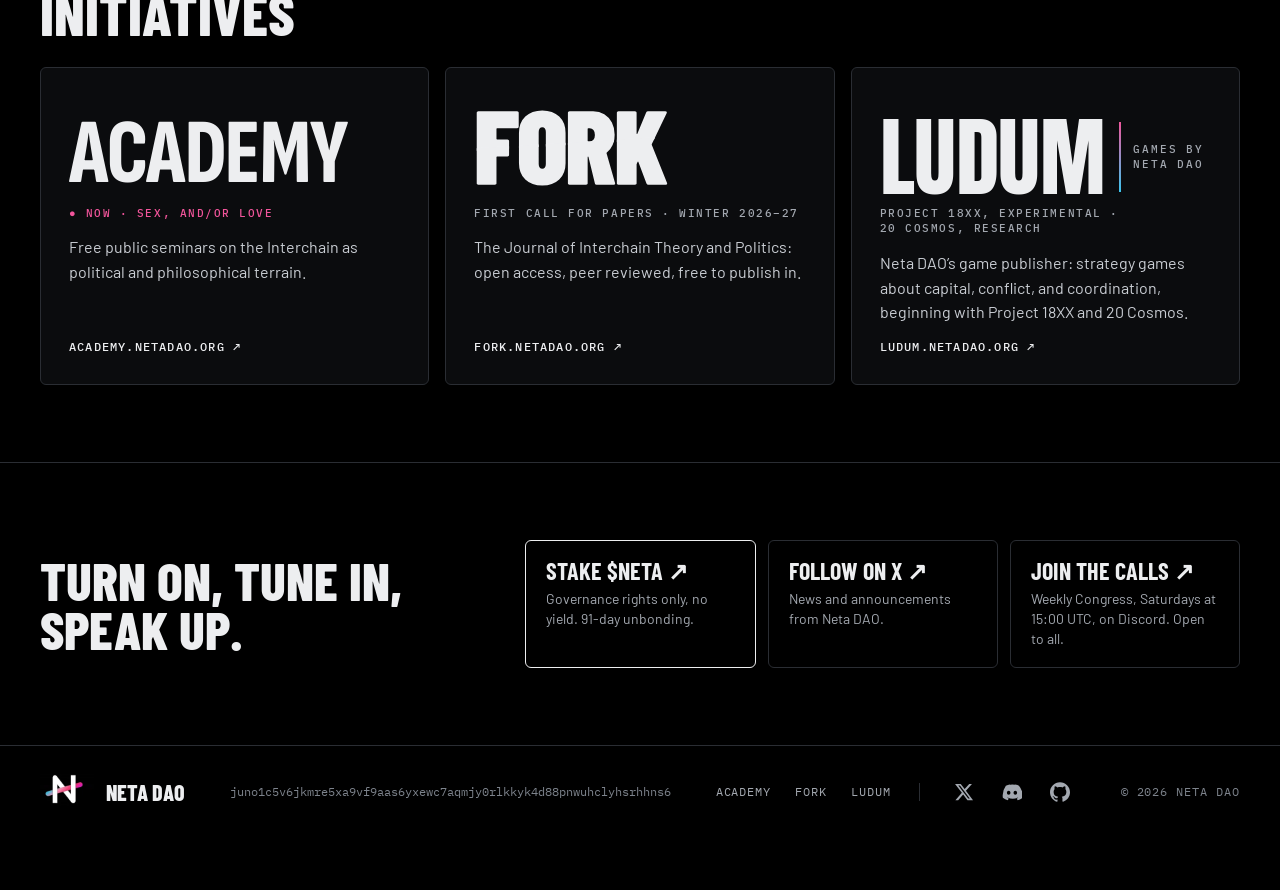
==== commit 51dc68cb: "The Ludum card: capital, conflict, and coordination Ludum's line now matches its homepage: "strategy" ====
--- a/index.html
+++ b/index.html
@@ -88,7 +88,7 @@
       <a class="ns-card" href="https://ludum.netadao.org">
         <span class="ns-card__mark"><span class="ns-ludum" aria-hidden="true"><span class="ns-ludum__name">Ludum</span><span class="ns-ludum__by">Games by<br>Neta DAO</span></span></span>
         <span class="ns-card__state"><span class="ns-nowrap">Project 18XX, experimental</span> · <span class="ns-nowrap">20 Cosmos, research</span></span>
-        <span class="ns-card__body"><span class="ns-visually-hidden">Ludum. </span>Neta DAO’s game publisher: strategy games about capital, infrastructure and coordination, beginning with Project 18XX and 20 Cosmos.</span>
+        <span class="ns-card__body"><span class="ns-visually-hidden">Ludum. </span>Neta DAO’s game publisher: strategy games about capital, conflict, and coordination, beginning with Project 18XX and 20 Cosmos.</span>
         <span class="ns-card__foot">ludum.netadao.org ↗</span>
       </a>
     </div>
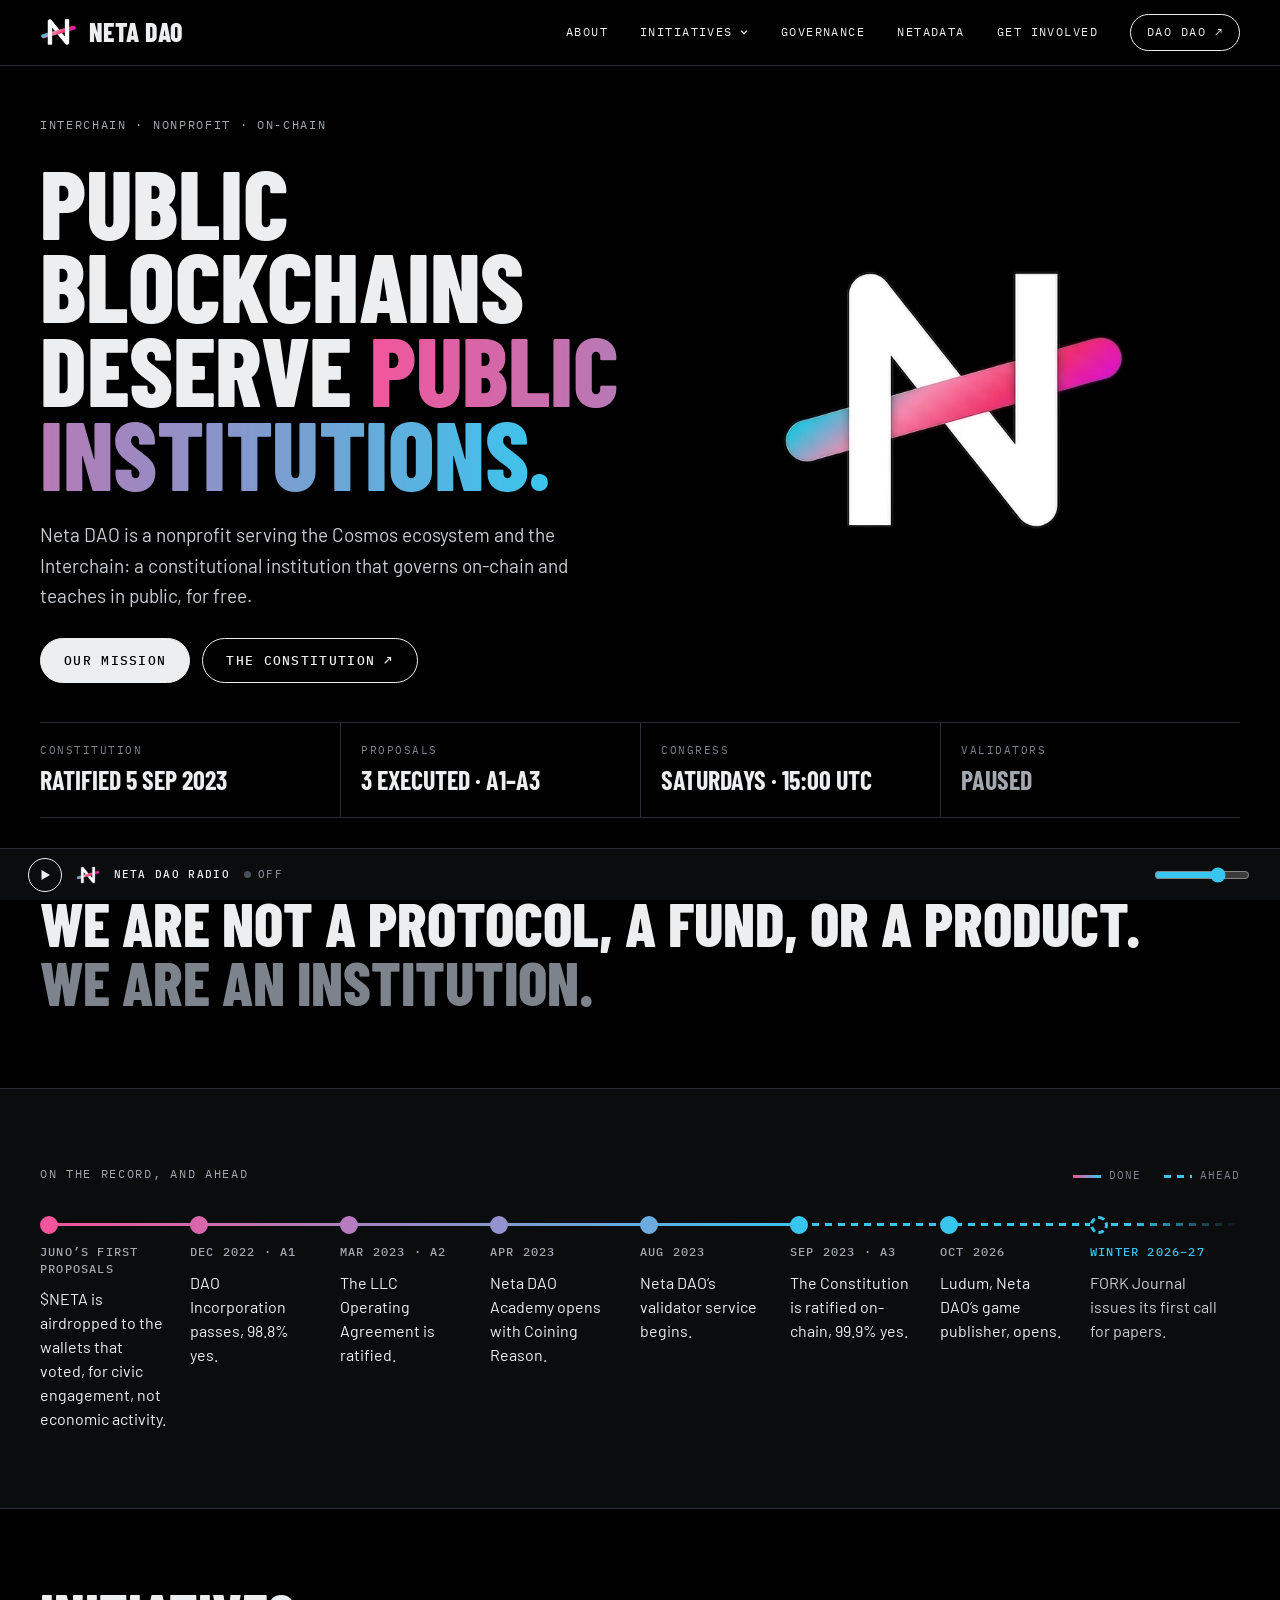
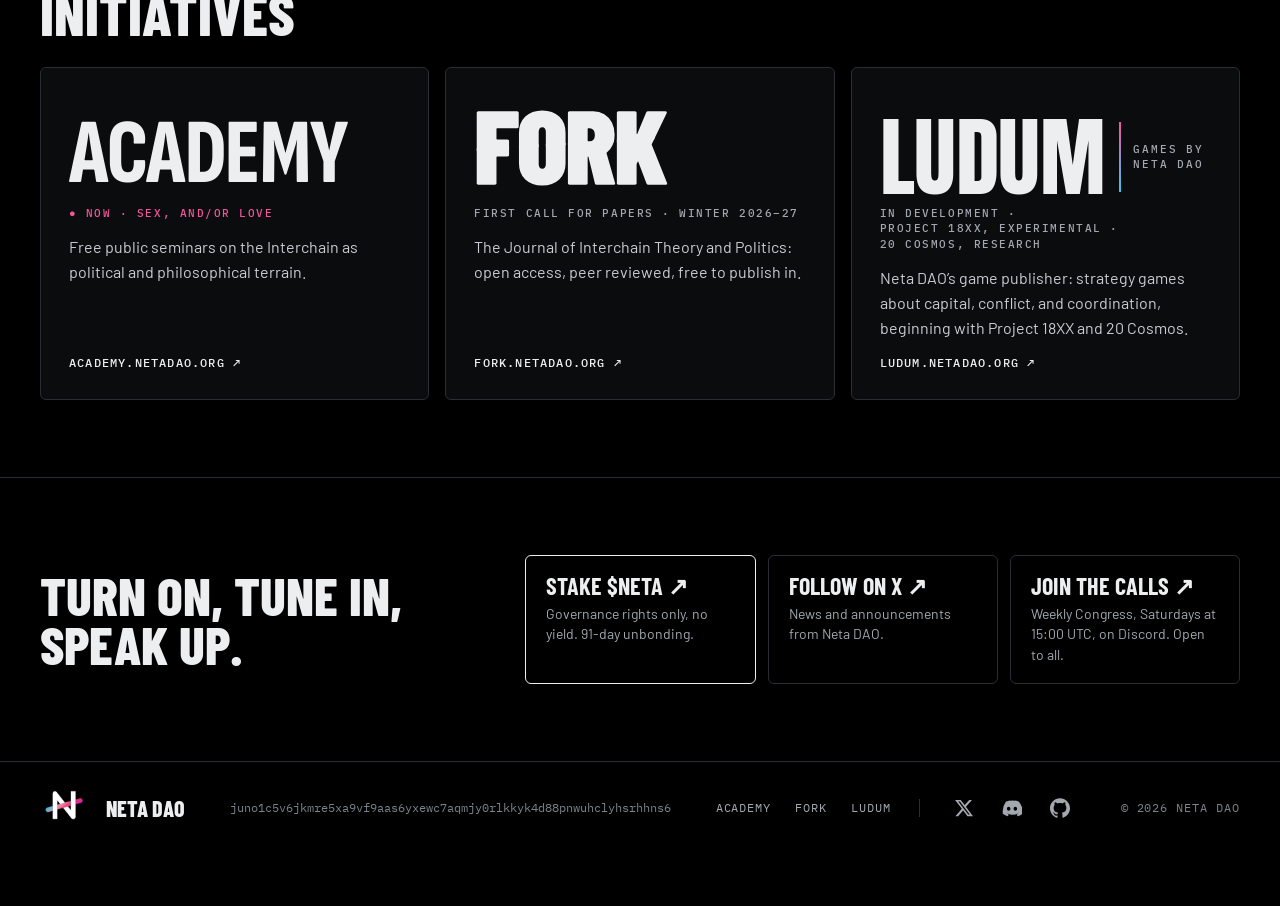
==== commit 0fd1d55c: "The Ludum card: In development again, beside experimental and research Co-Authored-By: Claude Opus 5" ====
--- a/index.html
+++ b/index.html
@@ -87,7 +87,7 @@
       </a>
       <a class="ns-card" href="https://ludum.netadao.org">
         <span class="ns-card__mark"><span class="ns-ludum" aria-hidden="true"><span class="ns-ludum__name">Ludum</span><span class="ns-ludum__by">Games by<br>Neta DAO</span></span></span>
-        <span class="ns-card__state"><span class="ns-nowrap">Project 18XX, experimental</span> · <span class="ns-nowrap">20 Cosmos, research</span></span>
+        <span class="ns-card__state"><span class="ns-nowrap">In development ·</span> <span class="ns-nowrap">Project 18XX, experimental ·</span> <span class="ns-nowrap">20 Cosmos, research</span></span>
         <span class="ns-card__body"><span class="ns-visually-hidden">Ludum. </span>Neta DAO’s game publisher: strategy games about capital, conflict, and coordination, beginning with Project 18XX and 20 Cosmos.</span>
         <span class="ns-card__foot">ludum.netadao.org ↗</span>
       </a>
